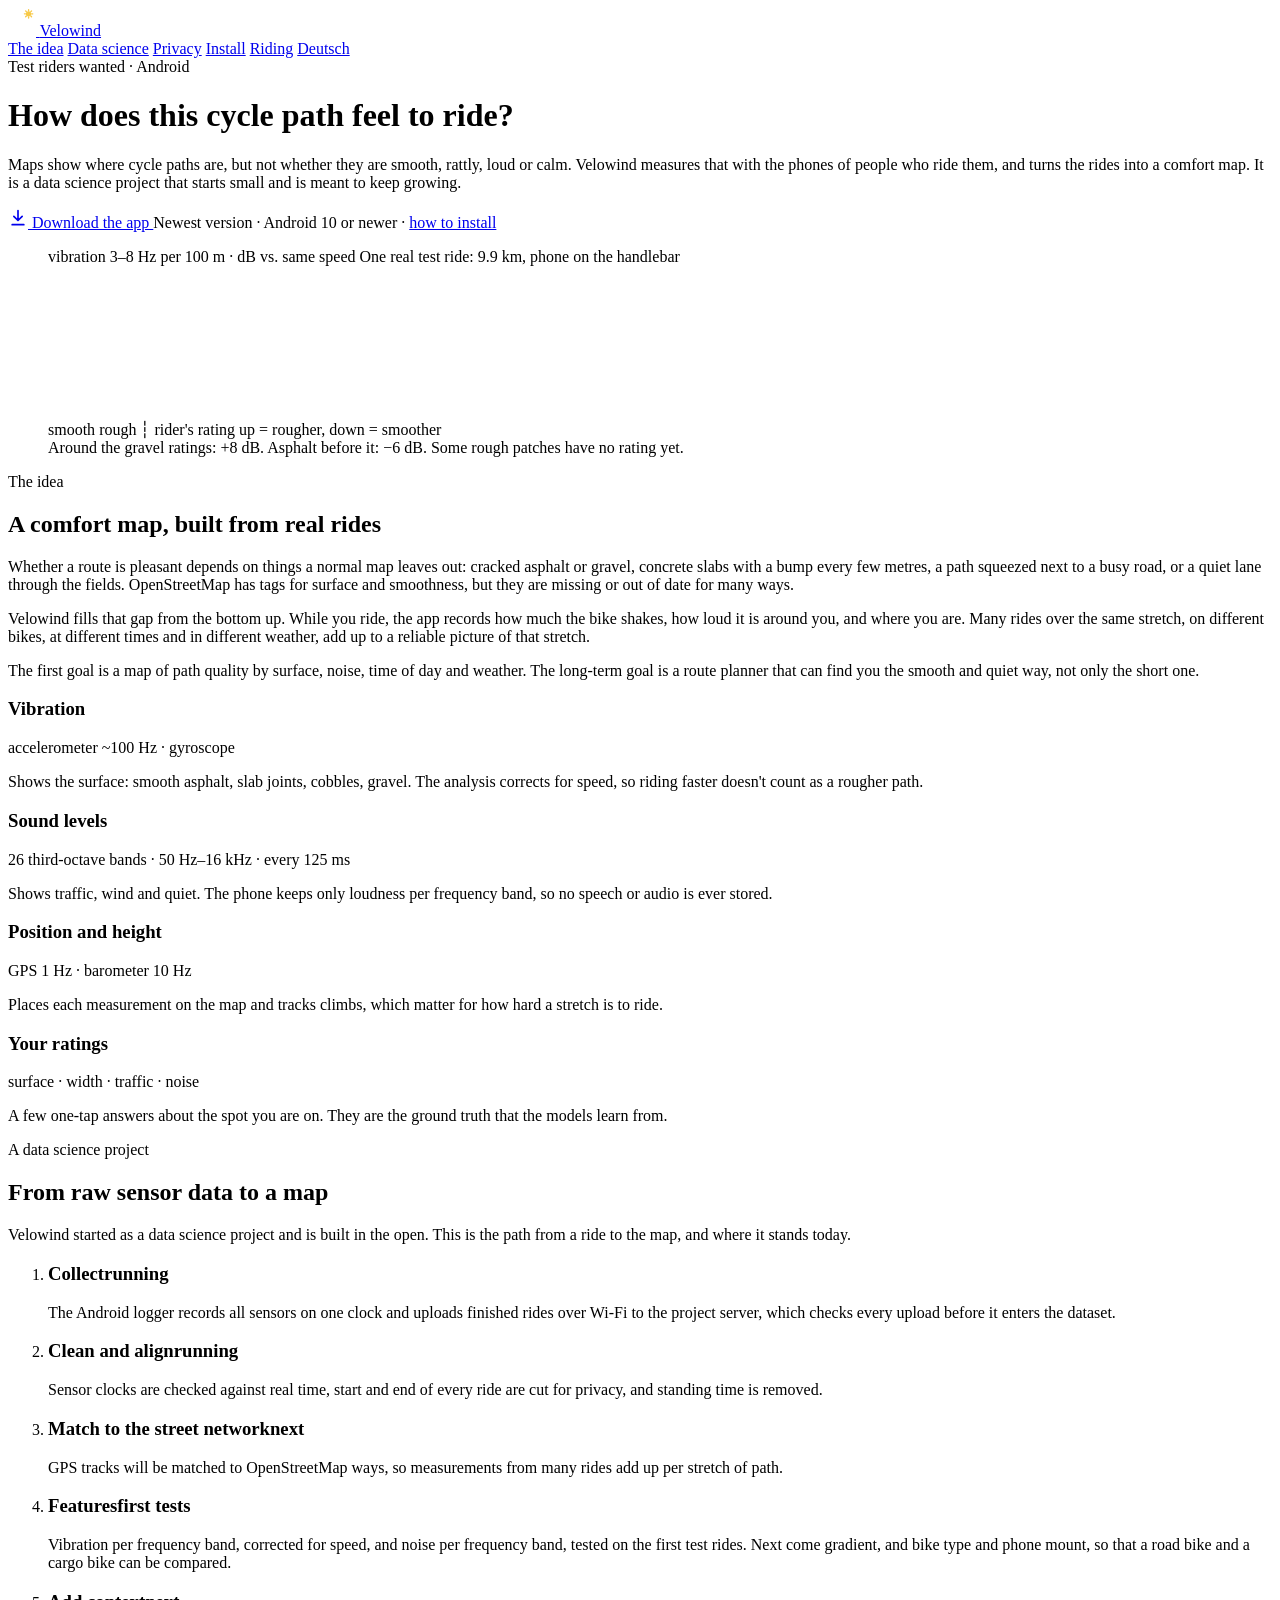
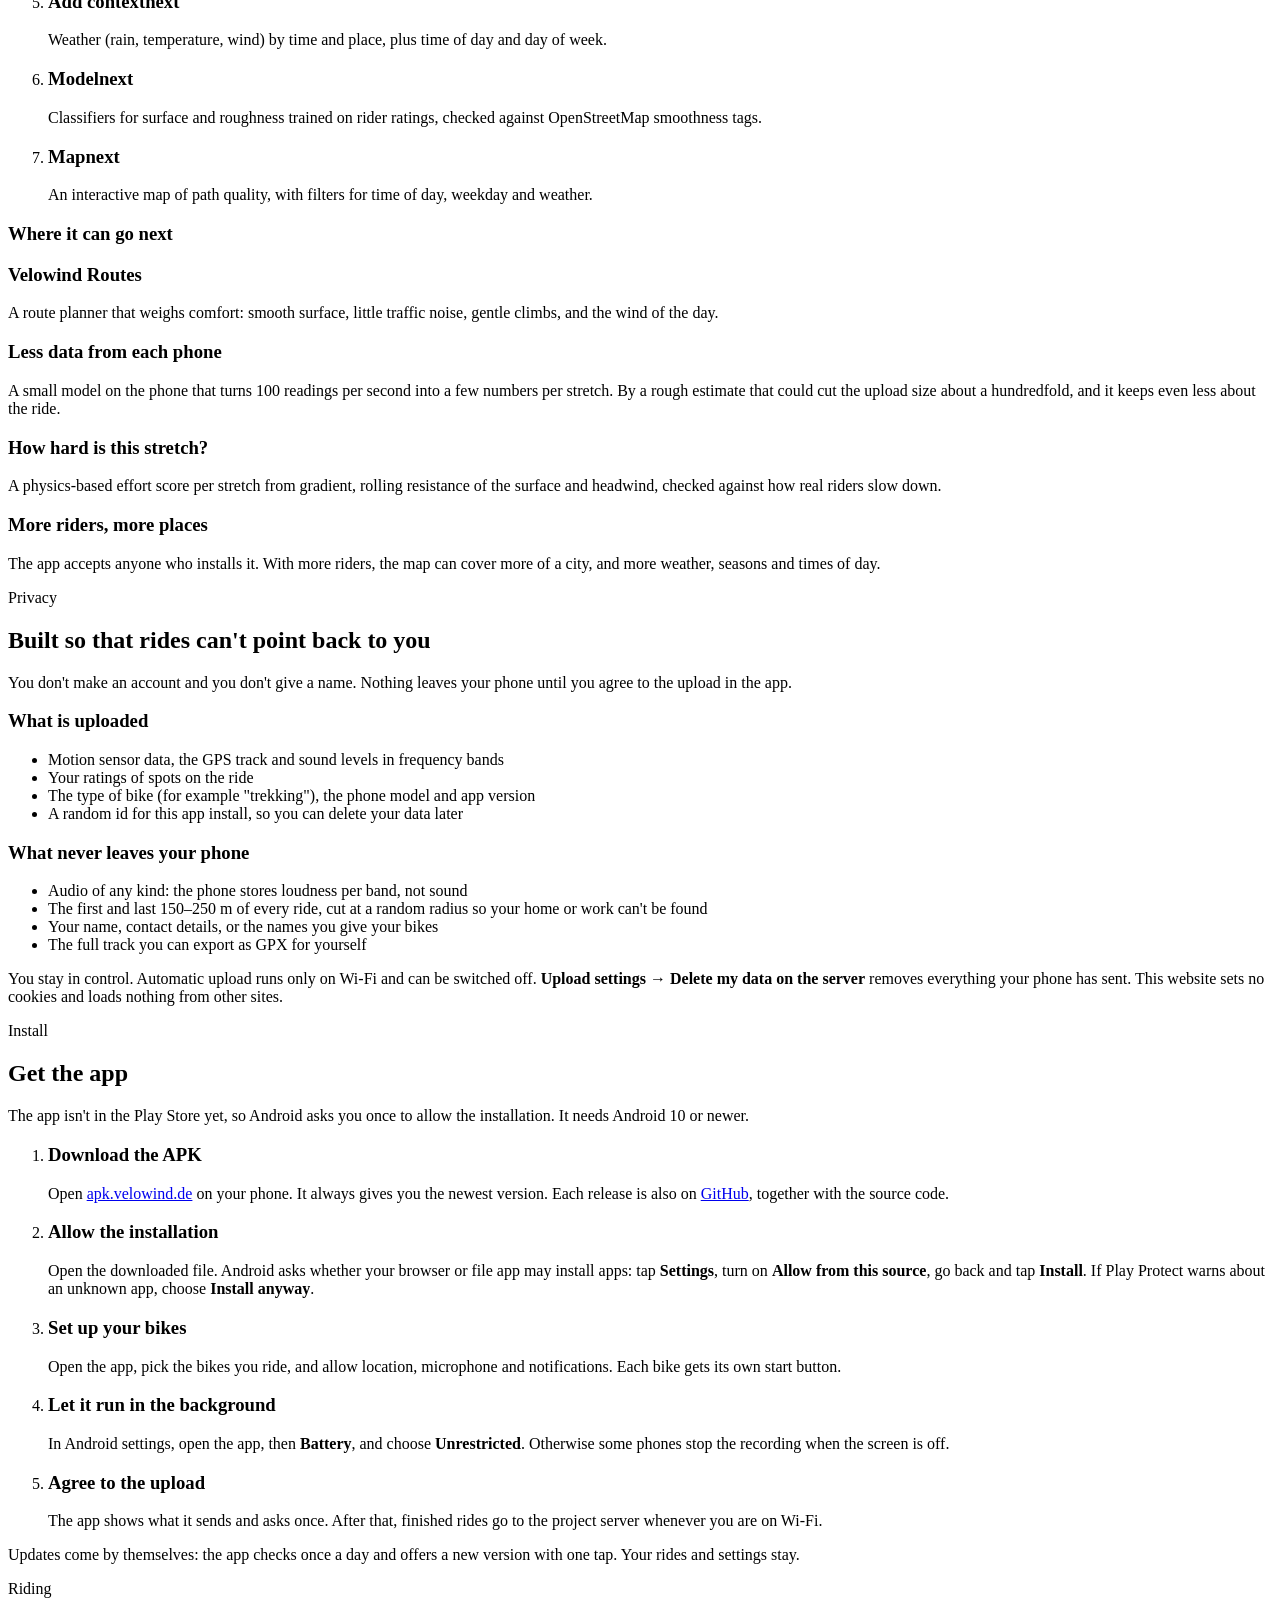
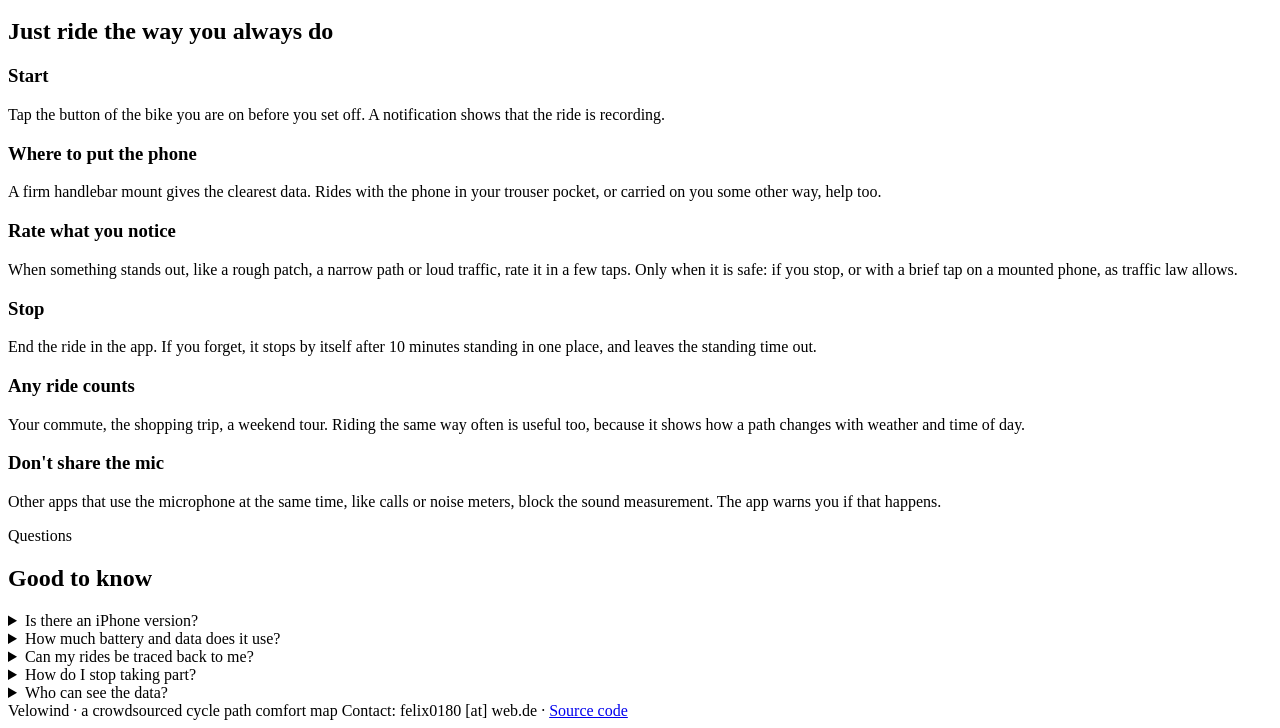
==== website/index.html @ 6476eb9c "Website: replace the made-up vibration trace with real ride data The hero chart now shows one real t" ====
<!doctype html>
<html lang="en">
<head>
<meta charset="utf-8">
<meta name="viewport" content="width=device-width, initial-scale=1, viewport-fit=cover">
<title>Velowind</title>
<meta name="claude:viewport-fit-sides" content="cover">
<meta name="description" content="Velowind maps how cycle paths feel to ride: surface, noise and traffic, measured by riders' phones. A data science project, open for test riders.">
<link rel="alternate" hreflang="de" href="https://velowind.de/de/">
<link rel="alternate" hreflang="en" href="https://velowind.de/">
<link rel="icon" href="/favicon.svg" type="image/svg+xml">
<link rel="stylesheet" href="/style.css">
</head>
<body>

<header class="top">
  <div class="wrap">
    <a class="brand" href="#">
      <span class="brand-mark" aria-hidden="true">
        <svg width="28" height="28" viewBox="-3.5 -4.5 31 31" fill="none" stroke-linecap="round" stroke-linejoin="round"><path d="M2,16a3.5,3.5 0,1 0,7 0a3.5,3.5 0,1 0,-7 0M15,16a3.5,3.5 0,1 0,7 0a3.5,3.5 0,1 0,-7 0M5.5,16L9,10h6.5M9,10l3,6H5.5M12,16l3.5,-6M18.5,16L15.2,7.6h-2.3M9,10L8.2,8.4M6.8,8.4h3" stroke="#FFFFFF" stroke-width="1.8"/><path d="M17.2,2a2.1,2.1 0 1 0 4.2,0a2.1,2.1 0 1 0 -4.2,0" fill="#F7C948" stroke="#F7C948" stroke-width="1.8"/><path d="M22.80,2.00L23.90,2.00M21.77,4.47L22.55,5.25M19.30,5.50L19.30,6.60M16.83,4.47L16.05,5.25M15.80,2.00L14.70,2.00M16.83,-0.47L16.05,-1.25M19.30,-1.50L19.30,-2.60M21.77,-0.47L22.55,-1.25" stroke="#F7C948" stroke-width="1.5"/></svg>
      </span>
      Velowind
    </a>
    <nav aria-label="Sections">
      <a href="#idea">The idea</a>
      <a href="#science">Data science</a>
      <a href="#privacy">Privacy</a>
      <a href="#install">Install</a>
      <a href="#ride">Riding</a>
      <a href="/de/" hreflang="de" lang="de" class="lang">Deutsch</a>
    </nav>
  </div>
</header>

<main>
  <div class="hero">
    <div class="wrap">
      <span class="eyebrow">Test riders wanted · Android</span>
      <h1>How does this cycle path feel to ride?</h1>
      <p class="lede">Maps show where cycle paths are, but not whether they are smooth, rattly, loud or calm. Velowind measures that with the phones of people who ride them, and turns the rides into a comfort map. It is a data science project that starts small and is meant to keep growing.</p>
      <div class="cta-row">
        <a class="btn" id="download" href="https://apk.velowind.de/">
          <svg width="20" height="20" viewBox="0 0 24 24" fill="none" stroke="currentColor" stroke-width="2" stroke-linecap="round" stroke-linejoin="round" aria-hidden="true"><path d="M12 3v12M7 10l5 5 5-5M5 20h14"/></svg>
          Download the app
        </a>
        <span class="cta-note"><span id="version-line">Newest version</span> · Android 10 or newer · <a href="#install">how to install</a></span>
      </div>

      <figure class="trace" aria-labelledby="trace-cap">
        <div class="trace-head">
          <span class="num">vibration 3–8 Hz per 100 m · dB vs. same speed</span>
          <span id="trace-cap">One real test ride: 9.9 km, phone on the handlebar</span>
        </div>
        <canvas id="trace" data-labels="concrete slabs=concrete slabs|compacted gravel=gravel" role="img" aria-label="Vibration along a 9.9 km test ride, corrected for speed: below average on most asphalt, about 10 dB above average after the concrete slab rating near km 2.3, and about 8 dB above average around the gravel ratings near km 5.4 to 5.7."></canvas>
        <div class="trace-foot">
          <div class="legend">
            <span><i style="background: var(--teal)"></i>smooth</span>
            <span><i style="background: var(--rough)"></i>rough</span>
            <span>┆ rider's rating</span>
            <span>up = rougher, down = smoother</span>
          </div>
          <span>Around the gravel ratings: <span class="num">+8 dB</span>. Asphalt before it: <span class="num">−6 dB</span>. Some rough patches have no rating yet.</span>
        </div>
      </figure>
    </div>
  </div>

  <section id="idea">
    <div class="wrap">
      <div class="sec-head">
        <span class="eyebrow">The idea</span>
        <h2>A comfort map, built from real rides</h2>
      </div>
      <div class="prose">
        <p>Whether a route is pleasant depends on things a normal map leaves out: cracked asphalt or gravel, concrete slabs with a bump every few metres, a path squeezed next to a busy road, or a quiet lane through the fields. OpenStreetMap has tags for surface and smoothness, but they are missing or out of date for many ways.</p>
        <p>Velowind fills that gap from the bottom up. While you ride, the app records how much the bike shakes, how loud it is around you, and where you are. Many rides over the same stretch, on different bikes, at different times and in different weather, add up to a reliable picture of that stretch.</p>
        <p>The first goal is a map of path quality by surface, noise, time of day and weather. The long-term goal is a route planner that can find you the smooth and quiet way, not only the short one.</p>
      </div>

      <div class="measures" aria-label="What the app measures">
        <div class="measure">
          <h3>Vibration</h3>
          <span class="fig">accelerometer ~100 Hz · gyroscope</span>
          <p>Shows the surface: smooth asphalt, slab joints, cobbles, gravel. The analysis corrects for speed, so riding faster doesn't count as a rougher path.</p>
        </div>
        <div class="measure">
          <h3>Sound levels</h3>
          <span class="fig">26 third-octave bands · 50 Hz–16 kHz · every 125 ms</span>
          <p>Shows traffic, wind and quiet. The phone keeps only loudness per frequency band, so no speech or audio is ever stored.</p>
        </div>
        <div class="measure">
          <h3>Position and height</h3>
          <span class="fig">GPS 1 Hz · barometer 10 Hz</span>
          <p>Places each measurement on the map and tracks climbs, which matter for how hard a stretch is to ride.</p>
        </div>
        <div class="measure">
          <h3>Your ratings</h3>
          <span class="fig">surface · width · traffic · noise</span>
          <p>A few one-tap answers about the spot you are on. They are the ground truth that the models learn from.</p>
        </div>
      </div>
    </div>
  </section>

  <section id="science">
    <div class="wrap">
      <div class="sec-head">
        <span class="eyebrow">A data science project</span>
        <h2>From raw sensor data to a map</h2>
        <p class="lede">Velowind started as a data science project and is built in the open. This is the path from a ride to the map, and where it stands today.</p>
      </div>

      <ol class="pipeline">
        <li><div><h3>Collect<span class="status done">running</span></h3><p>The Android logger records all sensors on one clock and uploads finished rides over Wi-Fi to the project server, which checks every upload before it enters the dataset.</p></div></li>
        <li><div><h3>Clean and align<span class="status done">running</span></h3><p>Sensor clocks are checked against real time, start and end of every ride are cut for privacy, and standing time is removed.</p></div></li>
        <li><div><h3>Match to the street network<span class="status next">next</span></h3><p>GPS tracks will be matched to OpenStreetMap ways, so measurements from many rides add up per stretch of path.</p></div></li>
        <li><div><h3>Features<span class="status now">first tests</span></h3><p>Vibration per frequency band, corrected for speed, and noise per frequency band, tested on the first test rides. Next come gradient, and bike type and phone mount, so that a road bike and a cargo bike can be compared.</p></div></li>
        <li><div><h3>Add context<span class="status next">next</span></h3><p>Weather (rain, temperature, wind) by time and place, plus time of day and day of week.</p></div></li>
        <li><div><h3>Model<span class="status next">next</span></h3><p>Classifiers for surface and roughness trained on rider ratings, checked against OpenStreetMap smoothness tags.</p></div></li>
        <li><div><h3>Map<span class="status next">next</span></h3><p>An interactive map of path quality, with filters for time of day, weekday and weather.</p></div></li>
      </ol>

      <div class="sec-head">
        <h3>Where it can go next</h3>
      </div>
      <div class="outlook">
        <div>
          <h3>Velowind Routes</h3>
          <p>A route planner that weighs comfort: smooth surface, little traffic noise, gentle climbs, and the wind of the day.</p>
        </div>
        <div>
          <h3>Less data from each phone</h3>
          <p>A small model on the phone that turns 100 readings per second into a few numbers per stretch. By a rough estimate that could cut the upload size about a hundredfold, and it keeps even less about the ride.</p>
        </div>
        <div>
          <h3>How hard is this stretch?</h3>
          <p>A physics-based effort score per stretch from gradient, rolling resistance of the surface and headwind, checked against how real riders slow down.</p>
        </div>
        <div>
          <h3>More riders, more places</h3>
          <p>The app accepts anyone who installs it. With more riders, the map can cover more of a city, and more weather, seasons and times of day.</p>
        </div>
      </div>
    </div>
  </section>

  <section id="privacy">
    <div class="wrap">
      <div class="sec-head">
        <span class="eyebrow">Privacy</span>
        <h2>Built so that rides can't point back to you</h2>
        <p class="lede">You don't make an account and you don't give a name. Nothing leaves your phone until you agree to the upload in the app.</p>
      </div>
      <div class="split">
        <div class="panel yes">
          <h3>What is uploaded</h3>
          <ul>
            <li>Motion sensor data, the GPS track and sound levels in frequency bands</li>
            <li>Your ratings of spots on the ride</li>
            <li>The type of bike (for example "trekking"), the phone model and app version</li>
            <li>A random id for this app install, so you can delete your data later</li>
          </ul>
        </div>
        <div class="panel no">
          <h3>What never leaves your phone</h3>
          <ul>
            <li>Audio of any kind: the phone stores loudness per band, not sound</li>
            <li>The first and last <span class="num">150–250 m</span> of every ride, cut at a random radius so your home or work can't be found</li>
            <li>Your name, contact details, or the names you give your bikes</li>
            <li>The full track you can export as GPX for yourself</li>
          </ul>
        </div>
      </div>
      <p class="callout">You stay in control. Automatic upload runs only on Wi-Fi and can be switched off. <strong>Upload settings → Delete my data on the server</strong> removes everything your phone has sent. This website sets no cookies and loads nothing from other sites.</p>
    </div>
  </section>

  <section id="install">
    <div class="wrap">
      <div class="sec-head">
        <span class="eyebrow">Install</span>
        <h2>Get the app</h2>
        <p class="lede">The app isn't in the Play Store yet, so Android asks you once to allow the installation. It needs Android 10 or newer.</p>
      </div>
      <ol class="steps">
        <li><div><h3>Download the APK</h3><p>Open <a href="https://apk.velowind.de/">apk.velowind.de</a> on your phone. It always gives you the newest version. Each release is also on <a href="https://github.com/biofe/smartphone_sensor_logger/releases">GitHub</a>, together with the source code.</p></div></li>
        <li><div><h3>Allow the installation</h3><p>Open the downloaded file. Android asks whether your browser or file app may install apps: tap <strong>Settings</strong>, turn on <strong>Allow from this source</strong>, go back and tap <strong>Install</strong>. If Play Protect warns about an unknown app, choose <strong>Install anyway</strong>.</p></div></li>
        <li><div><h3>Set up your bikes</h3><p>Open the app, pick the bikes you ride, and allow location, microphone and notifications. Each bike gets its own start button.</p></div></li>
        <li><div><h3>Let it run in the background</h3><p>In Android settings, open the app, then <strong>Battery</strong>, and choose <strong>Unrestricted</strong>. Otherwise some phones stop the recording when the screen is off.</p></div></li>
        <li><div><h3>Agree to the upload</h3><p>The app shows what it sends and asks once. After that, finished rides go to the project server whenever you are on Wi-Fi.</p></div></li>
      </ol>
      <p class="prose" style="color: var(--muted)">Updates come by themselves: the app checks once a day and offers a new version with one tap. Your rides and settings stay.</p>
    </div>
  </section>

  <section id="ride">
    <div class="wrap">
      <div class="sec-head">
        <span class="eyebrow">Riding</span>
        <h2>Just ride the way you always do</h2>
      </div>
      <div class="tips">
        <div>
          <h3>Start</h3>
          <p>Tap the button of the bike you are on before you set off. A notification shows that the ride is recording.</p>
        </div>
        <div>
          <h3>Where to put the phone</h3>
          <p>A firm handlebar mount gives the clearest data. Rides with the phone in your trouser pocket, or carried on you some other way, help too.</p>
        </div>
        <div>
          <h3>Rate what you notice</h3>
          <p>When something stands out, like a rough patch, a narrow path or loud traffic, rate it in a few taps. Only when it is safe: if you stop, or with a brief tap on a mounted phone, as traffic law allows.</p>
        </div>
        <div>
          <h3>Stop</h3>
          <p>End the ride in the app. If you forget, it stops by itself after 10 minutes standing in one place, and leaves the standing time out.</p>
        </div>
        <div>
          <h3>Any ride counts</h3>
          <p>Your commute, the shopping trip, a weekend tour. Riding the same way often is useful too, because it shows how a path changes with weather and time of day.</p>
        </div>
        <div>
          <h3>Don't share the mic</h3>
          <p>Other apps that use the microphone at the same time, like calls or noise meters, block the sound measurement. The app warns you if that happens.</p>
        </div>
      </div>
    </div>
  </section>

  <section id="faq">
    <div class="wrap">
      <div class="sec-head">
        <span class="eyebrow">Questions</span>
        <h2>Good to know</h2>
      </div>
      <div class="faq">
        <details><summary>Is there an iPhone version?</summary><p>Not yet. Distributing iOS apps outside the App Store needs a paid developer account, so the project starts with Android.</p></details>
        <details><summary>How much battery and data does it use?</summary><p>Recording keeps GPS and the sensors on, similar to a sports tracking app. A 30-minute ride is a few megabytes and is uploaded only on Wi-Fi, unless you choose "Upload now" on mobile data.</p></details>
        <details><summary>Can my rides be traced back to me?</summary><p>Rides carry a random install id, never your name or phone number. Start and end are cut away before upload. Someone who already knows where you ride could still recognise a route, which is why the cut uses a different random radius for every ride.</p></details>
        <details><summary>How do I stop taking part?</summary><p>Turn off automatic upload in Upload settings, or use "Delete my data on the server" there and uninstall the app. Rides on your phone are removed with the app.</p></details>
        <details><summary>Who can see the data?</summary><p>Uploaded rides are stored on the project's own server and used for this research project. They are not sold or shared with advertisers. Results like the comfort map will show stretches of path, combined over many rides.</p></details>
      </div>
    </div>
  </section>
</main>

<footer>
  <div class="wrap">
    <span>Velowind · a crowdsourced cycle path comfort map</span>
    <span>Contact: <span id="contact">felix0180 [at] web.de</span> · <a href="https://github.com/biofe/smartphone_sensor_logger">Source code</a></span>
  </div>
</footer>

<script src="/trace-data.js"></script>
<script src="/site.js"></script>
</body>
</html>
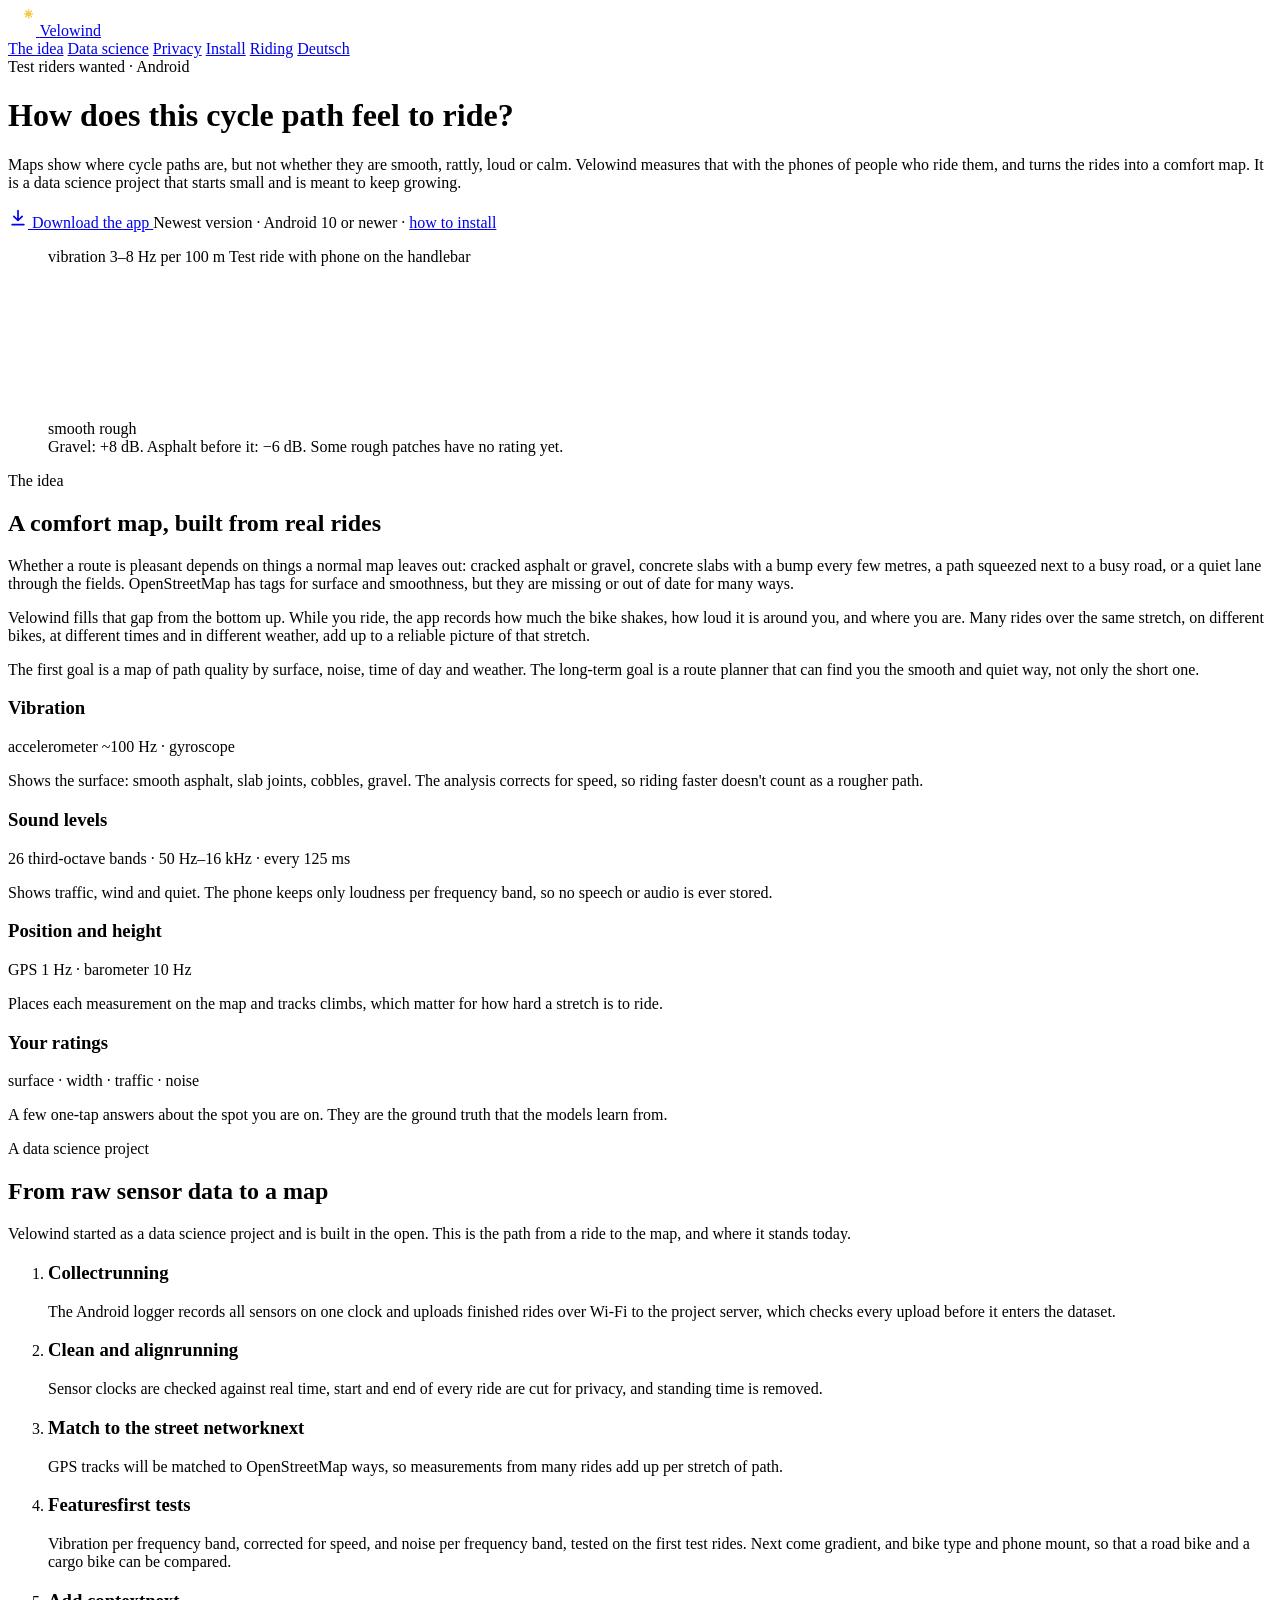
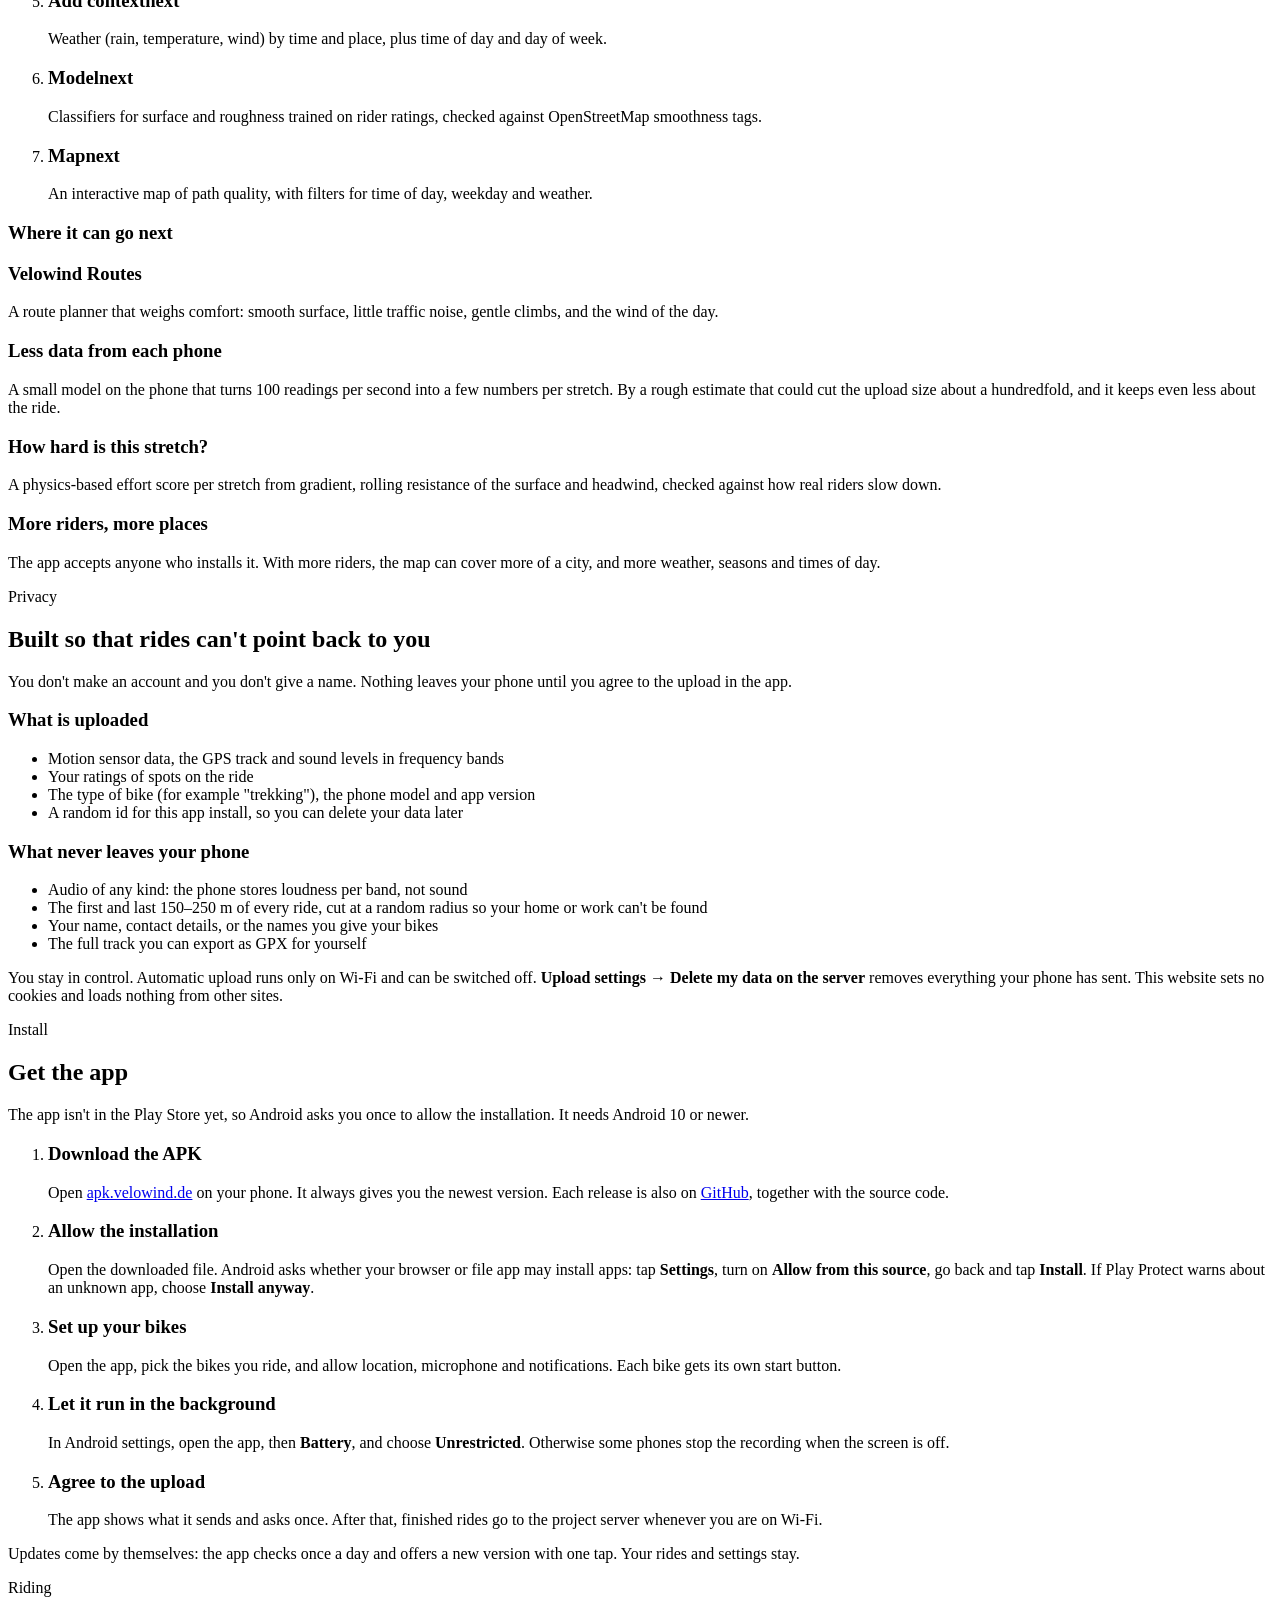
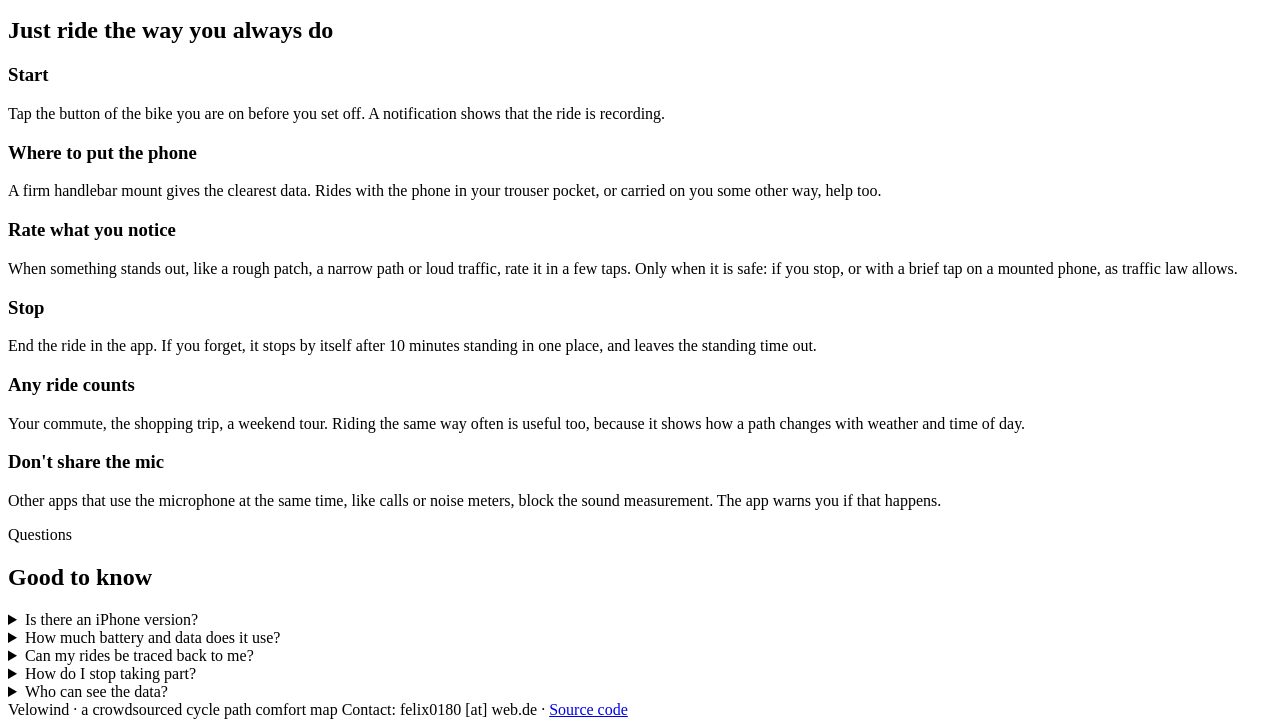
==== commit 70391495: "Website: simpler ride chart Vertical axis in relative dB with 'average' at 0, only three rider ratin" ====
--- a/website/index.html
+++ b/website/index.html
@@ -48,18 +48,16 @@
 
       <figure class="trace" aria-labelledby="trace-cap">
         <div class="trace-head">
-          <span class="num">vibration 3–8 Hz per 100 m · dB vs. same speed</span>
-          <span id="trace-cap">One real test ride: 9.9 km, phone on the handlebar</span>
-        </div>
-        <canvas id="trace" data-labels="concrete slabs=concrete slabs|compacted gravel=gravel" role="img" aria-label="Vibration along a 9.9 km test ride, corrected for speed: below average on most asphalt, about 10 dB above average after the concrete slab rating near km 2.3, and about 8 dB above average around the gravel ratings near km 5.4 to 5.7."></canvas>
+          <span class="num">vibration 3–8 Hz per 100 m</span>
+          <span id="trace-cap">Test ride with phone on the handlebar</span>
+        </div>
+        <canvas id="trace" data-labels="concrete slabs=concrete slabs|compacted gravel=gravel|asphalt=asphalt" data-axis="rel. dB|average" role="img" aria-label="Vibration along a 9.9 km test ride, corrected for speed: below average on most asphalt, about 10 dB above average after the concrete slab rating near km 2.3, and about 8 dB above average around the gravel rating near km 5.4."></canvas>
         <div class="trace-foot">
           <div class="legend">
             <span><i style="background: var(--teal)"></i>smooth</span>
             <span><i style="background: var(--rough)"></i>rough</span>
-            <span>┆ rider's rating</span>
-            <span>up = rougher, down = smoother</span>
           </div>
-          <span>Around the gravel ratings: <span class="num">+8 dB</span>. Asphalt before it: <span class="num">−6 dB</span>. Some rough patches have no rating yet.</span>
+          <span>Gravel: <span class="num">+8 dB</span>. Asphalt before it: <span class="num">−6 dB</span>. Some rough patches have no rating yet.</span>
         </div>
       </figure>
     </div>
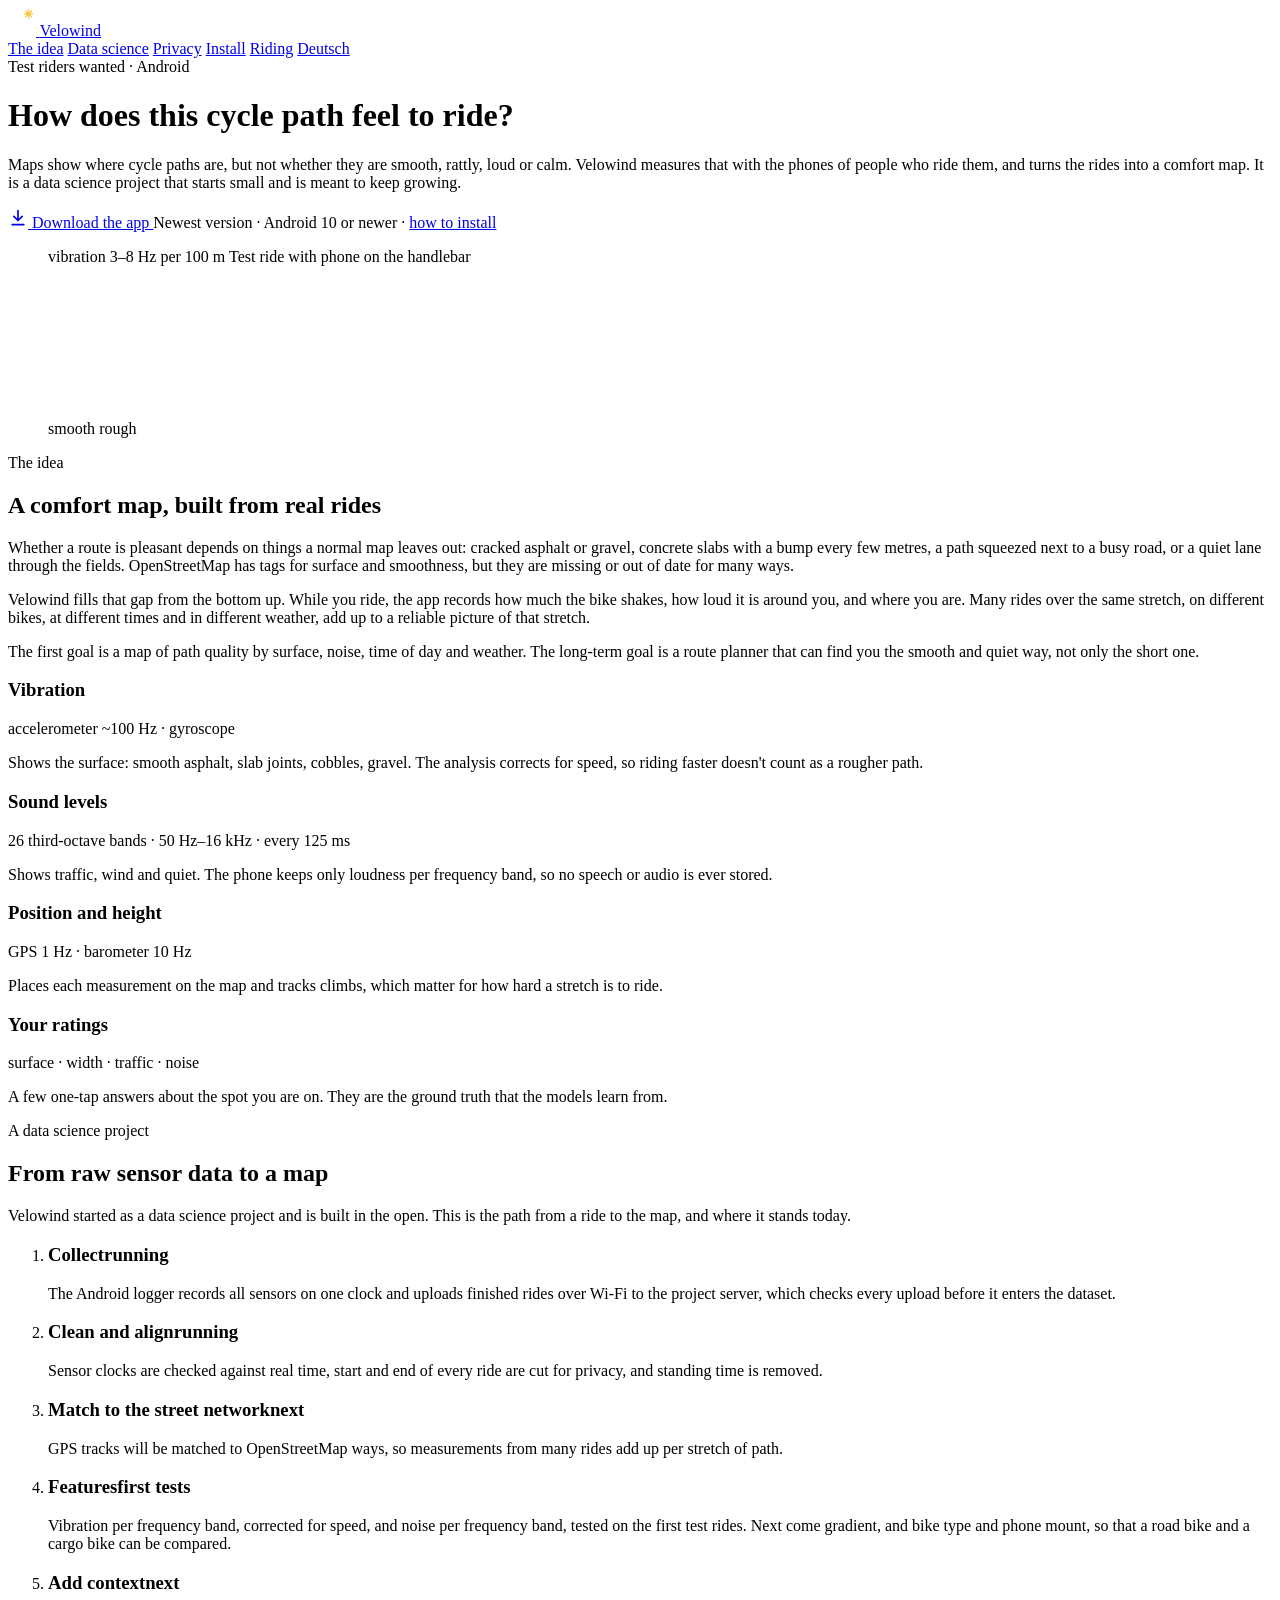
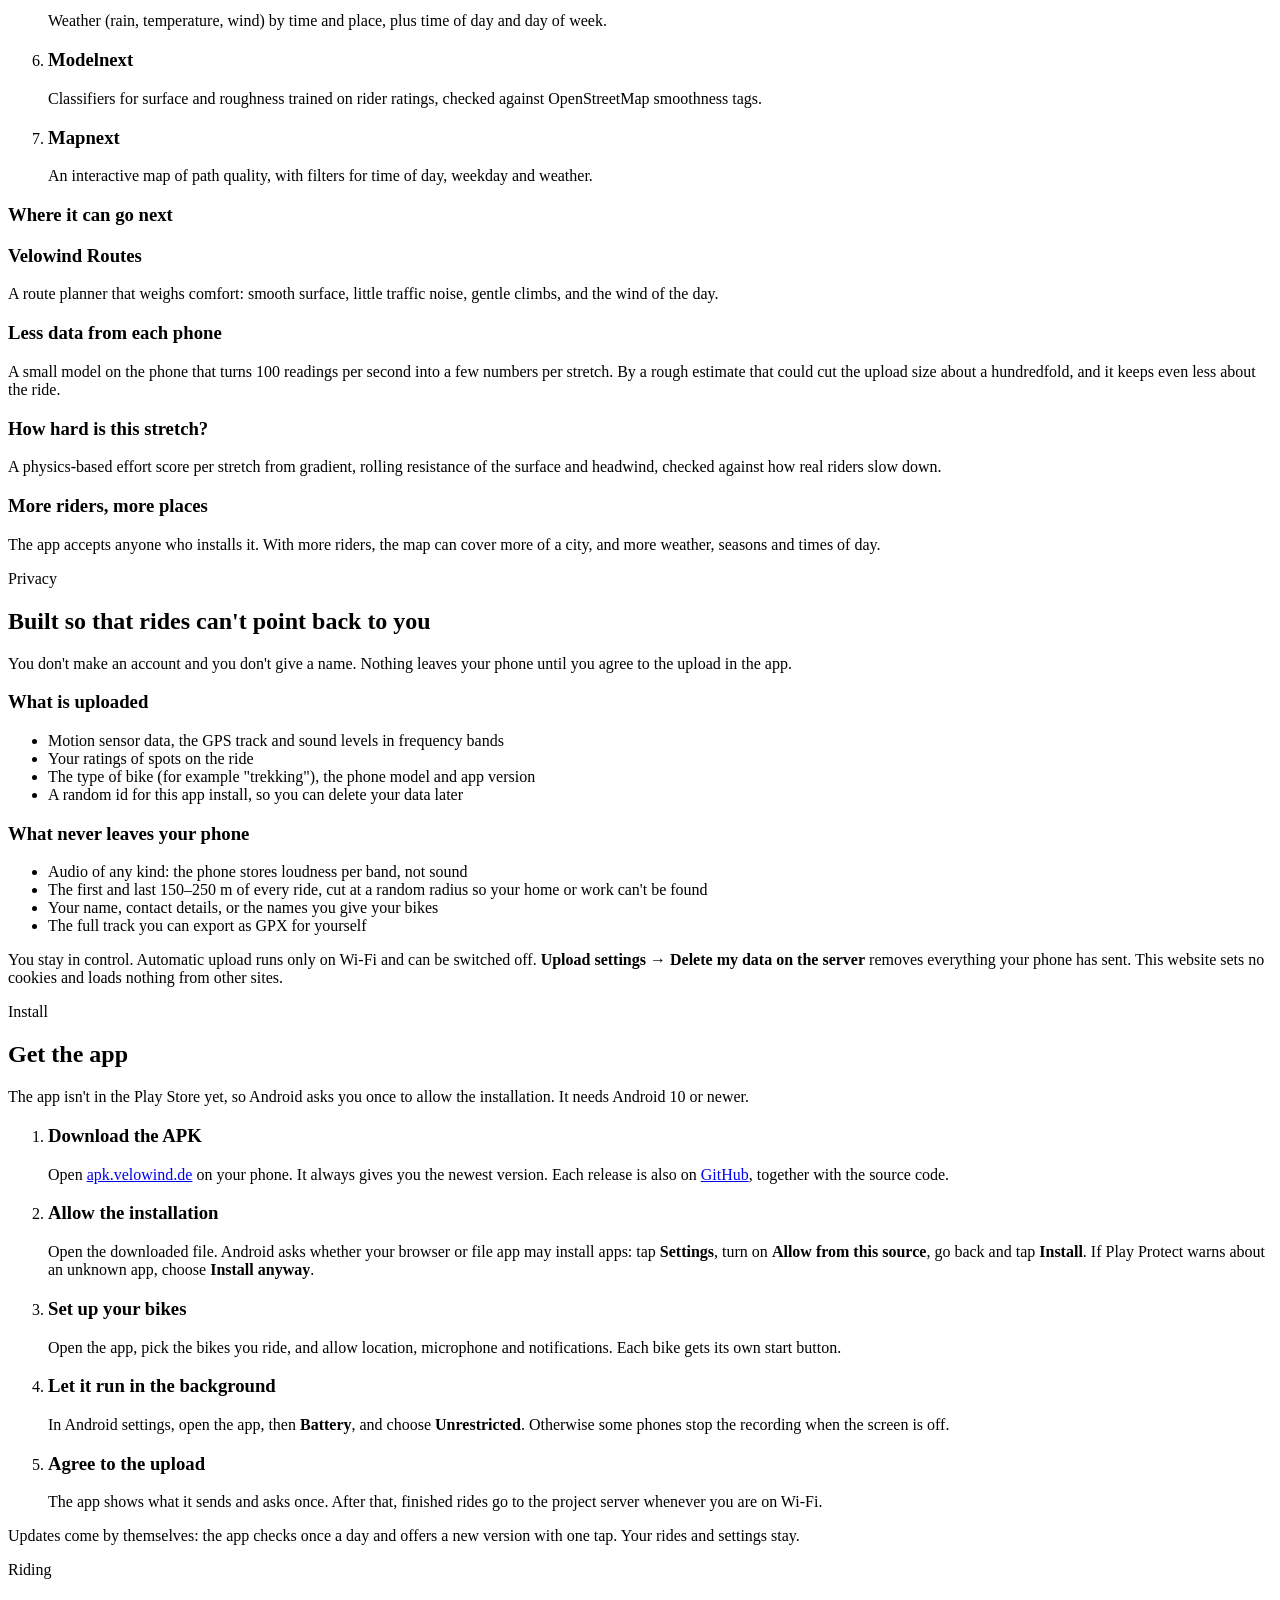
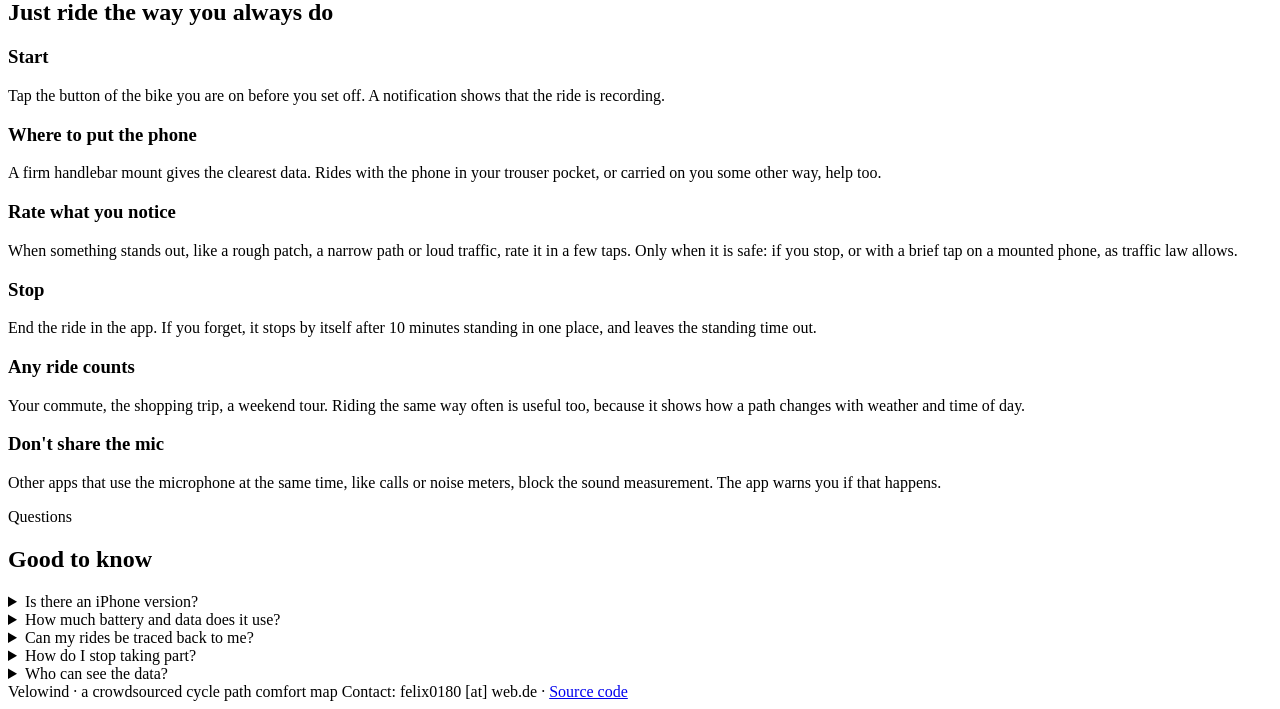
==== commit 80825251: "Website: drop the caption line under the ride chart Co-Authored-By: Claude Opus 5.5 <noreply@anthrop" ====
--- a/website/index.html
+++ b/website/index.html
@@ -57,7 +57,6 @@
             <span><i style="background: var(--teal)"></i>smooth</span>
             <span><i style="background: var(--rough)"></i>rough</span>
           </div>
-          <span>Gravel: <span class="num">+8 dB</span>. Asphalt before it: <span class="num">−6 dB</span>. Some rough patches have no rating yet.</span>
         </div>
       </figure>
     </div>
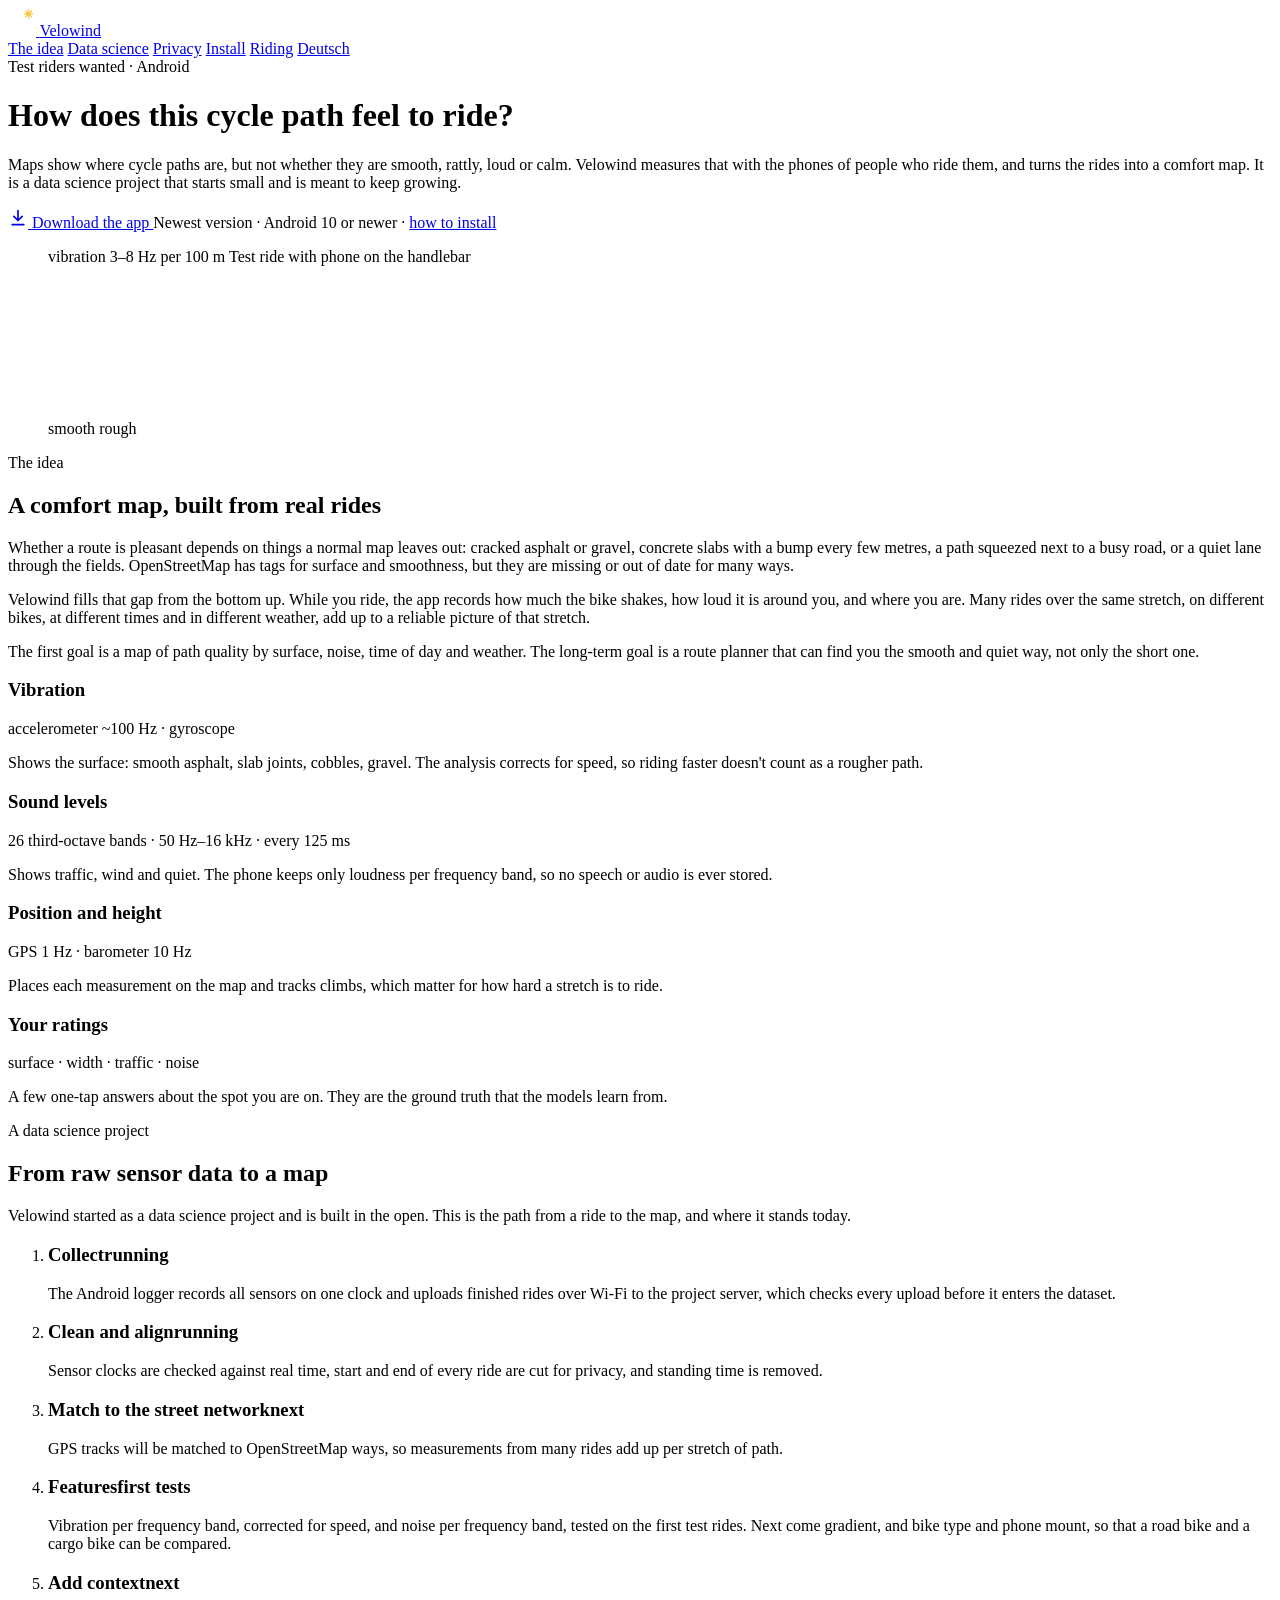
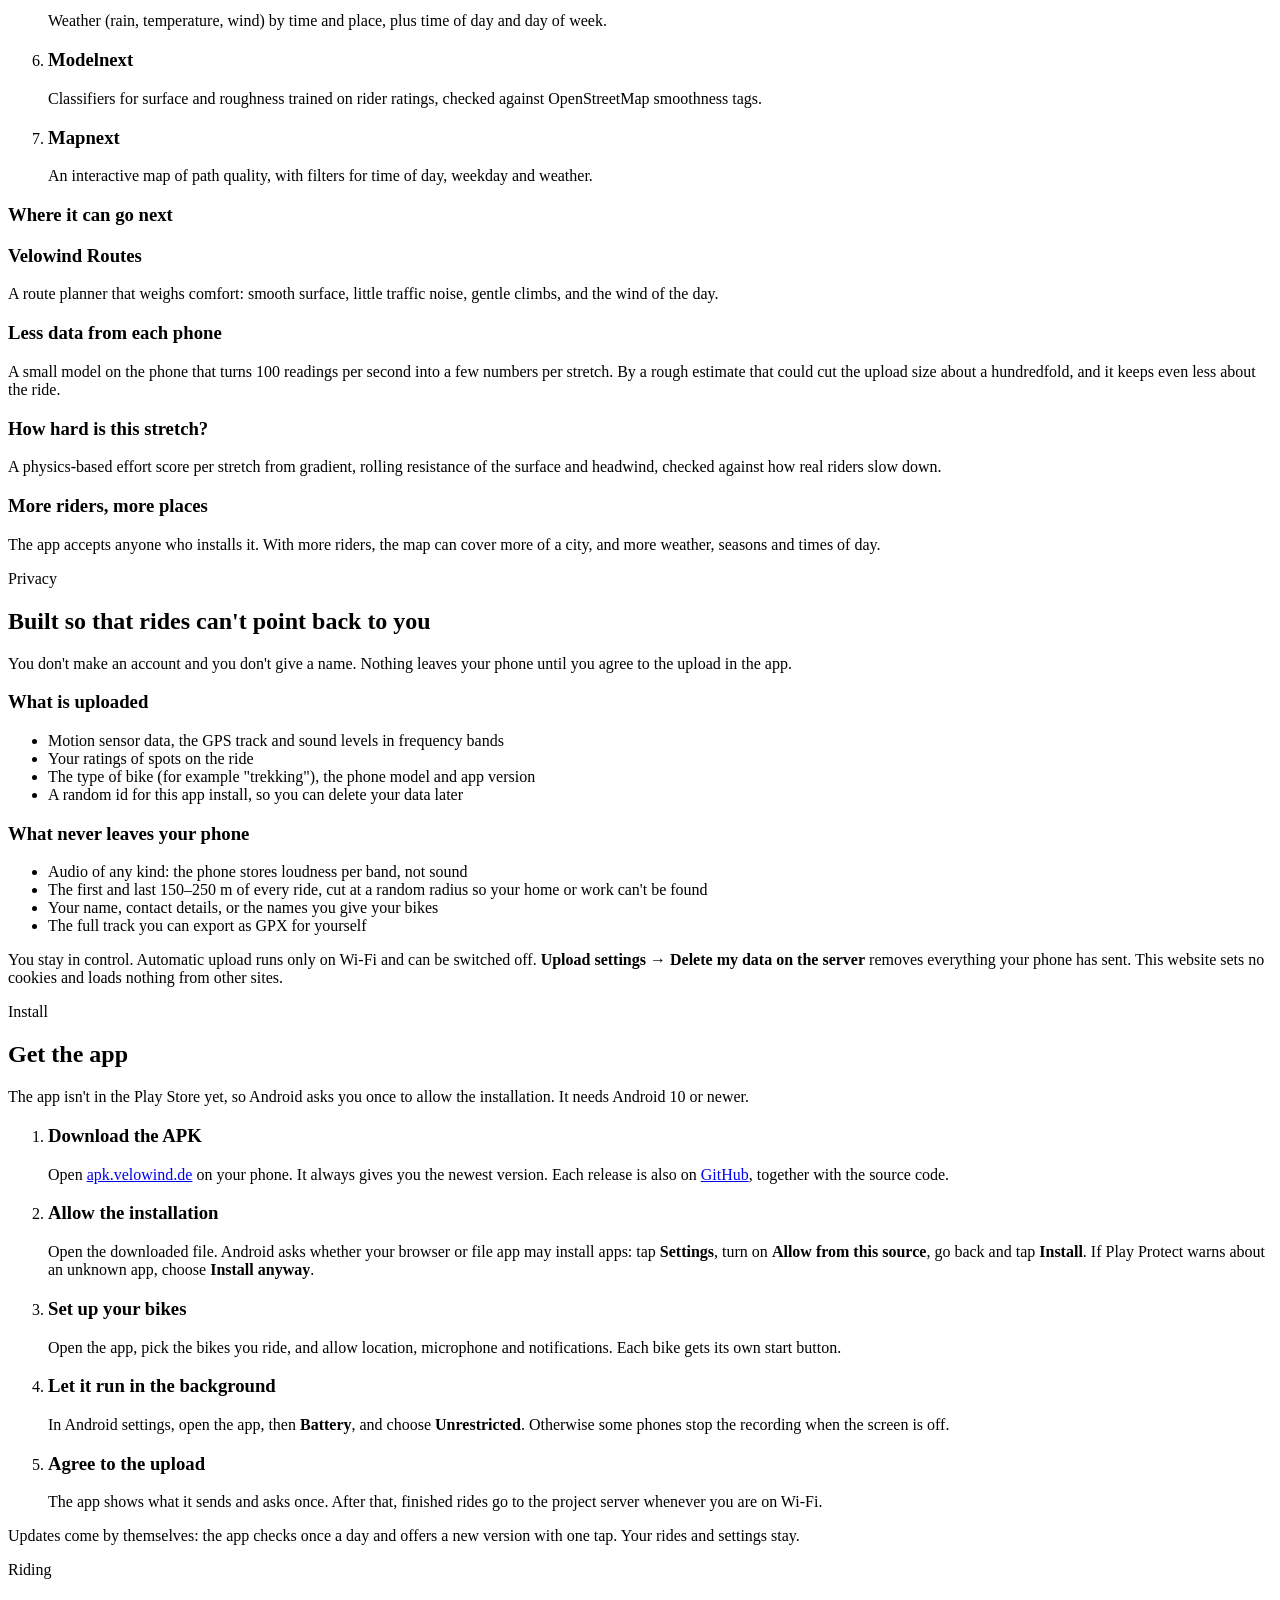
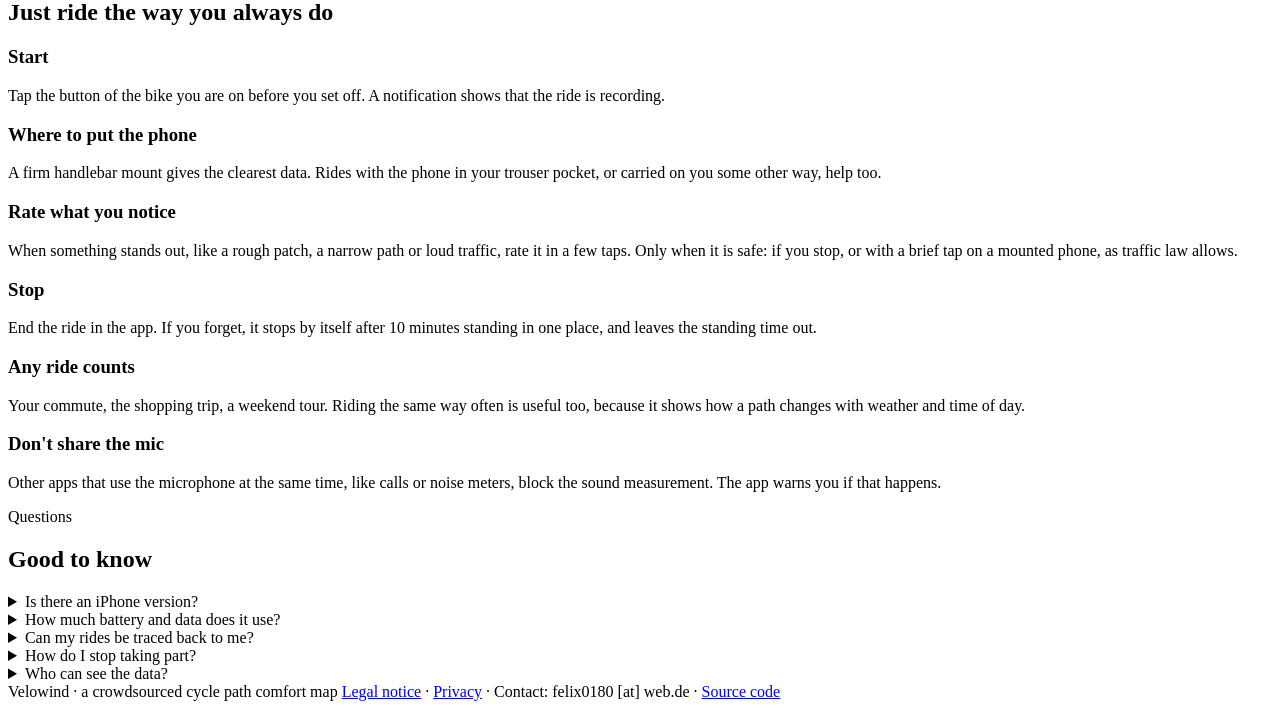
==== commit 853cea0f: "Website: legal notice and privacy pages (EN/DE) The operator's name and address are not in the repos" ====
--- a/website/index.html
+++ b/website/index.html
@@ -245,7 +245,7 @@
 <footer>
   <div class="wrap">
     <span>Velowind · a crowdsourced cycle path comfort map</span>
-    <span>Contact: <span id="contact">felix0180 [at] web.de</span> · <a href="https://github.com/biofe/smartphone_sensor_logger">Source code</a></span>
+    <span><a href="/imprint.html">Legal notice</a> · <a href="/privacy.html">Privacy</a> · Contact: <span id="contact">felix0180 [at] web.de</span> · <a href="https://github.com/biofe/smartphone_sensor_logger">Source code</a></span>
   </div>
 </footer>
 
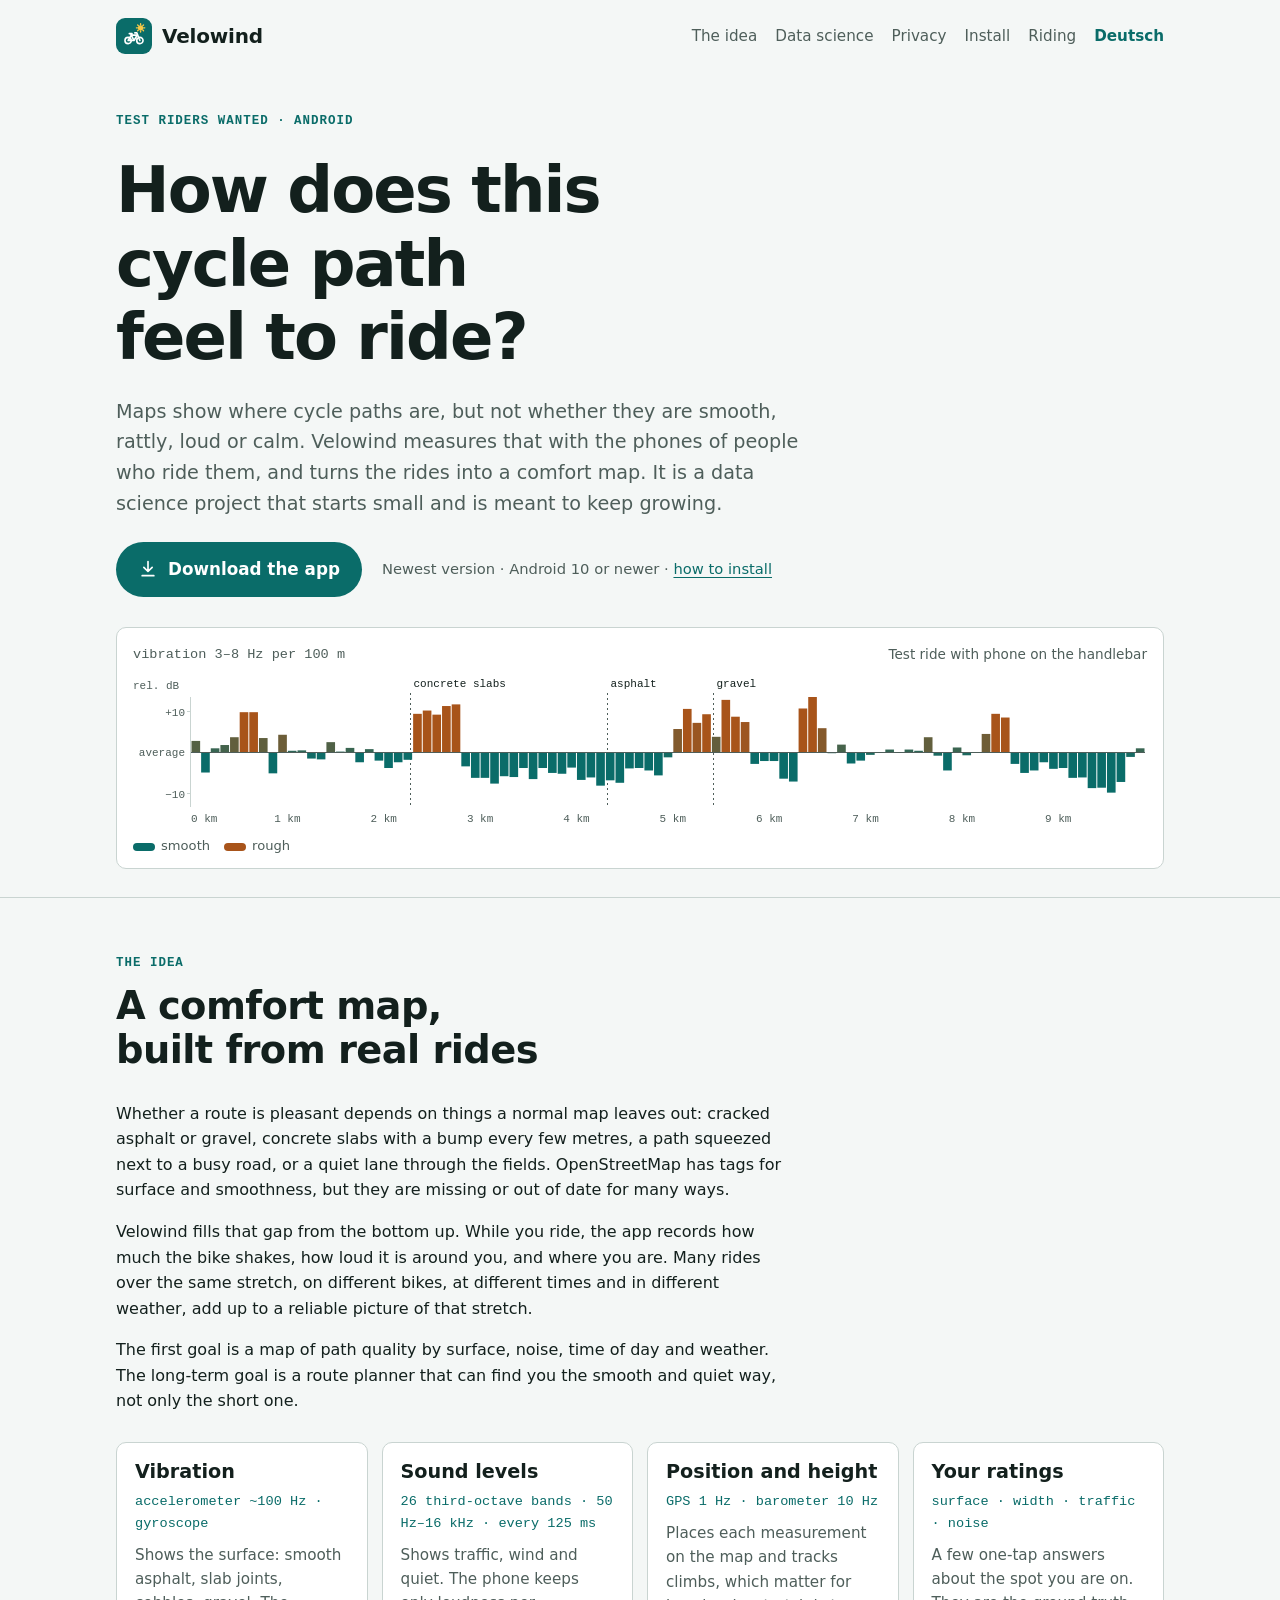
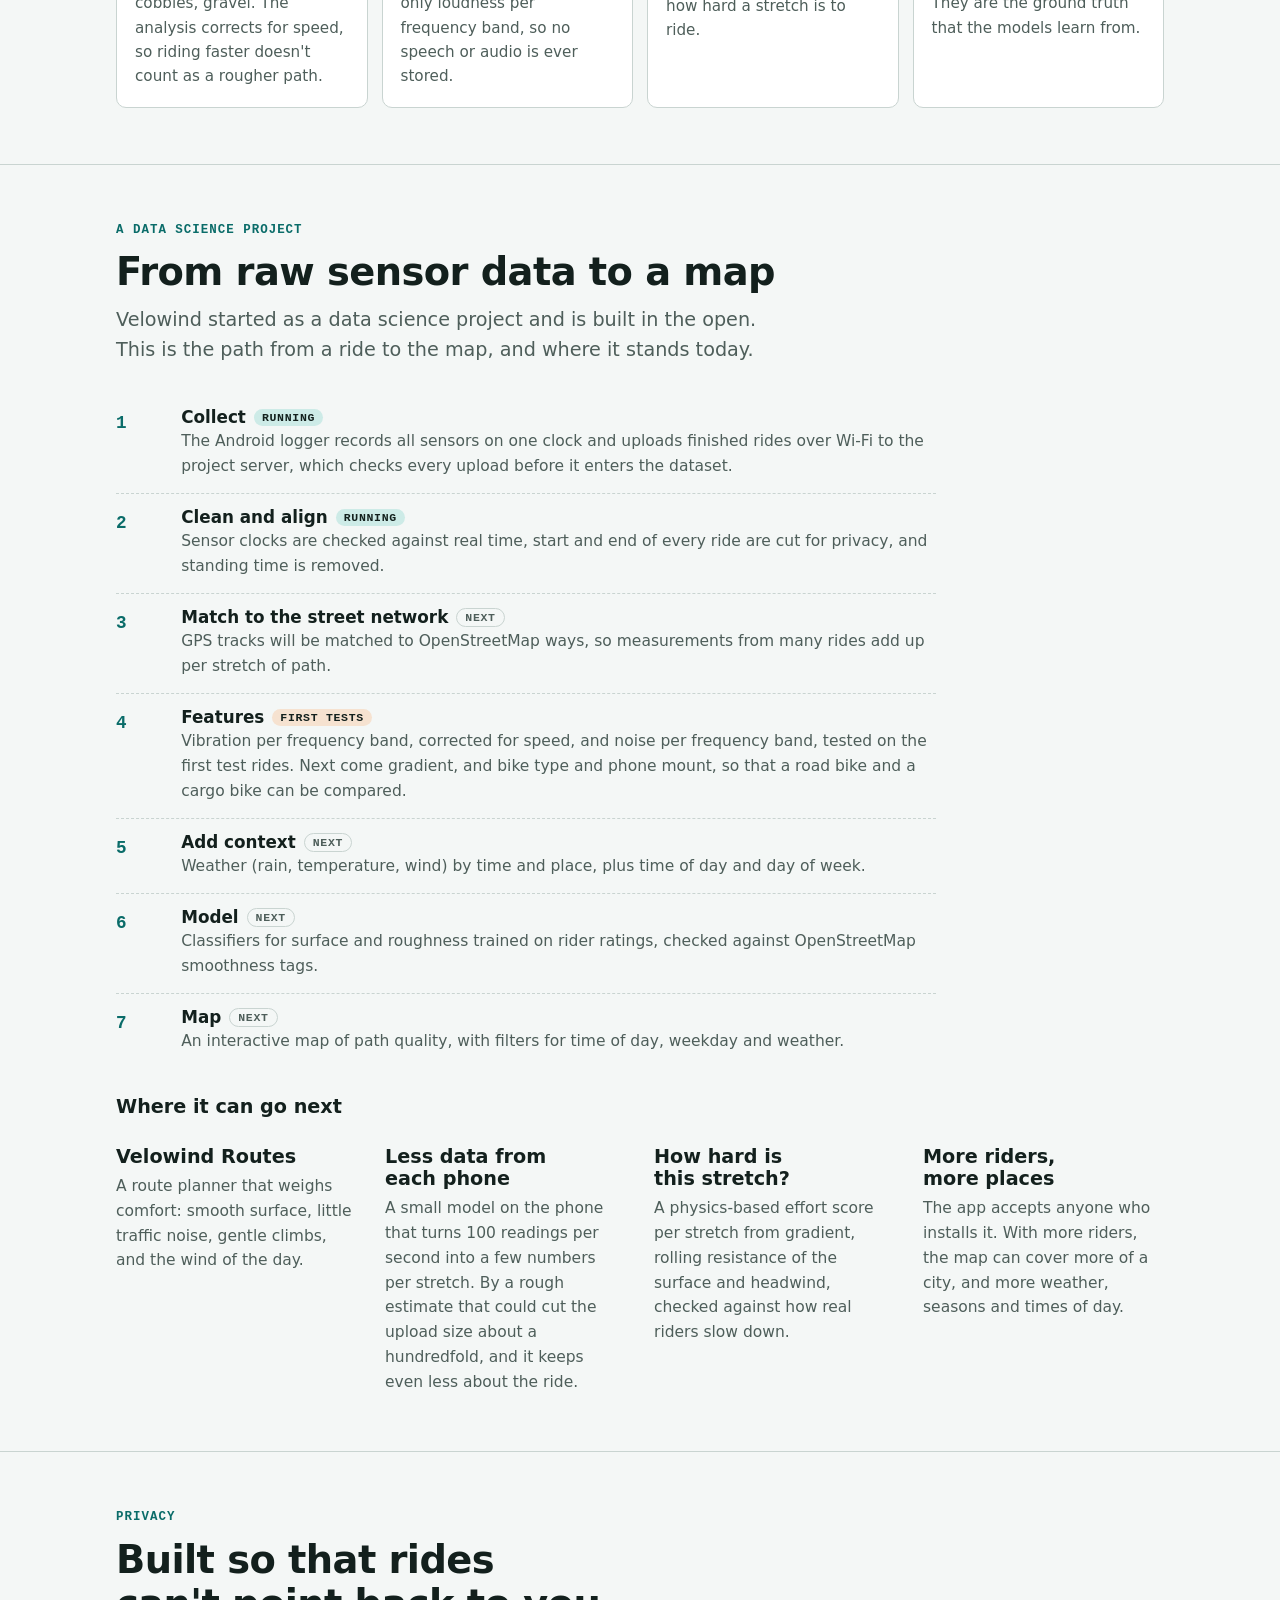
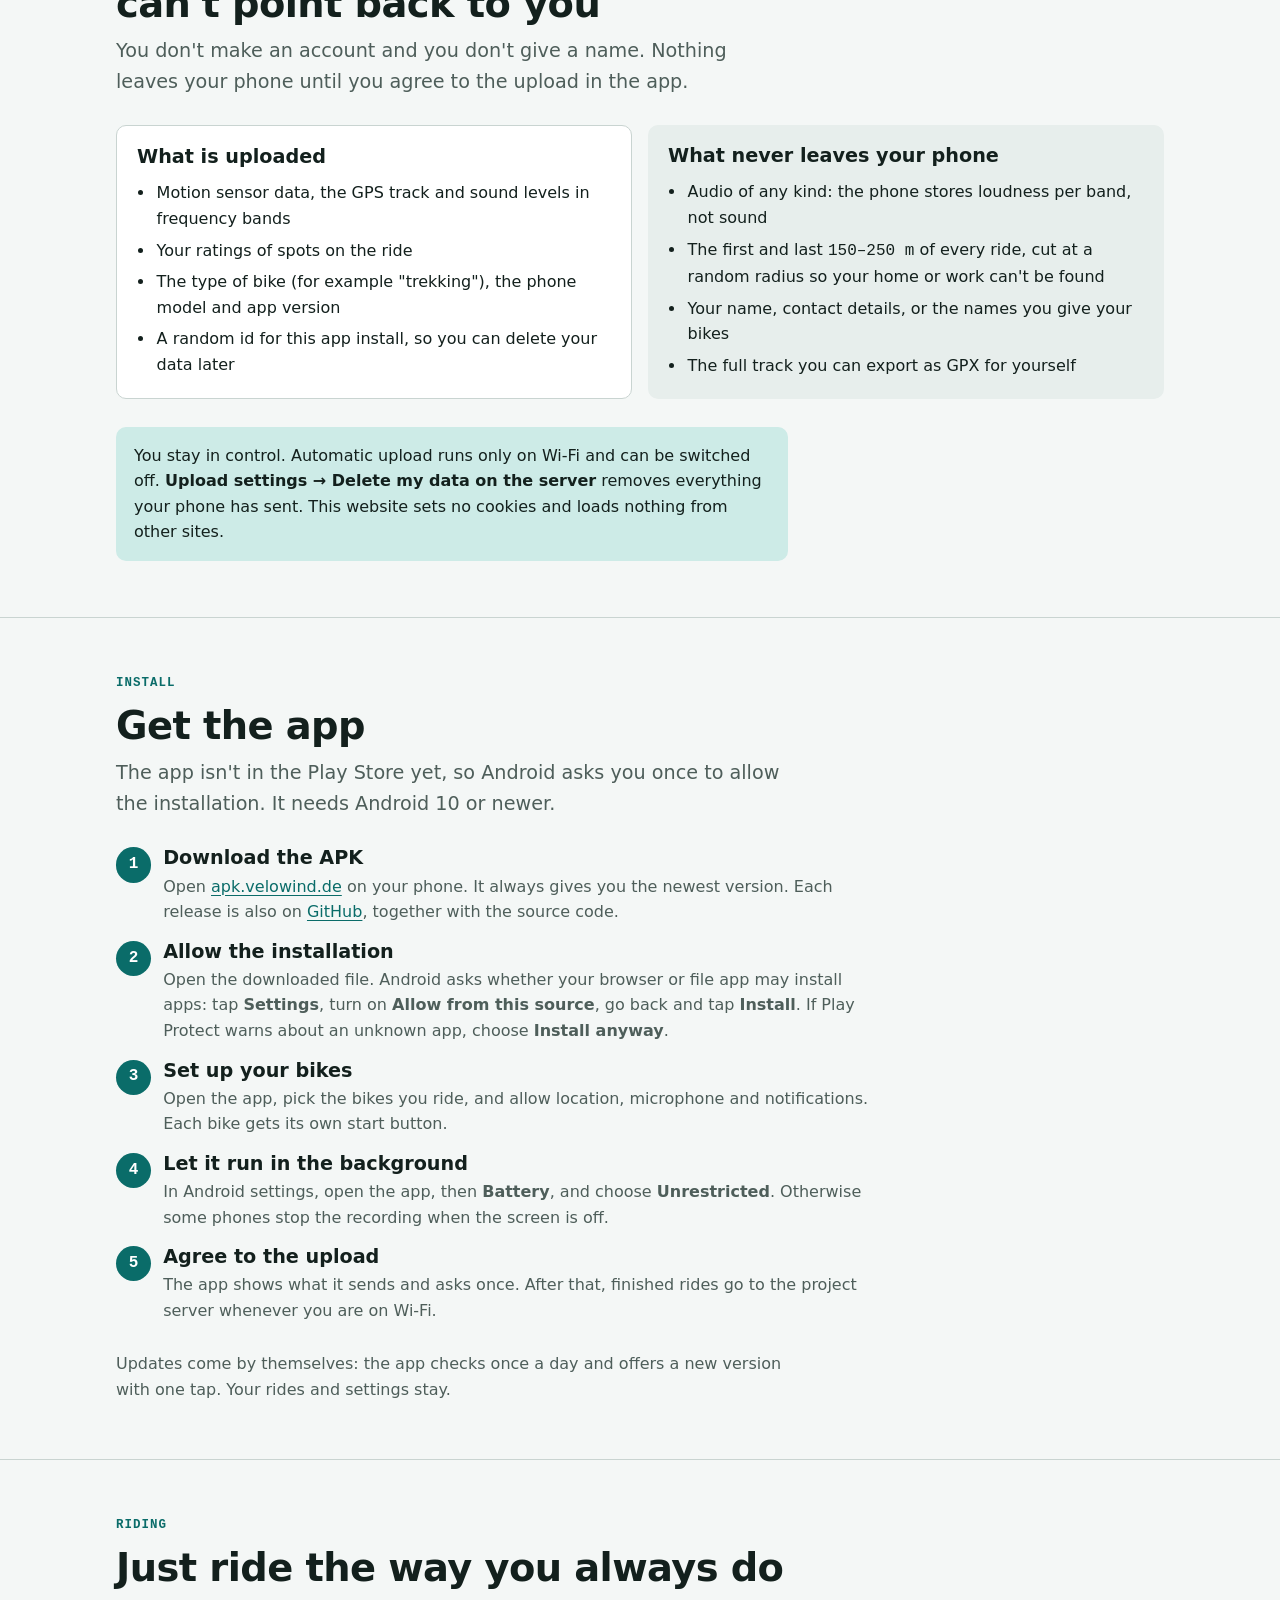
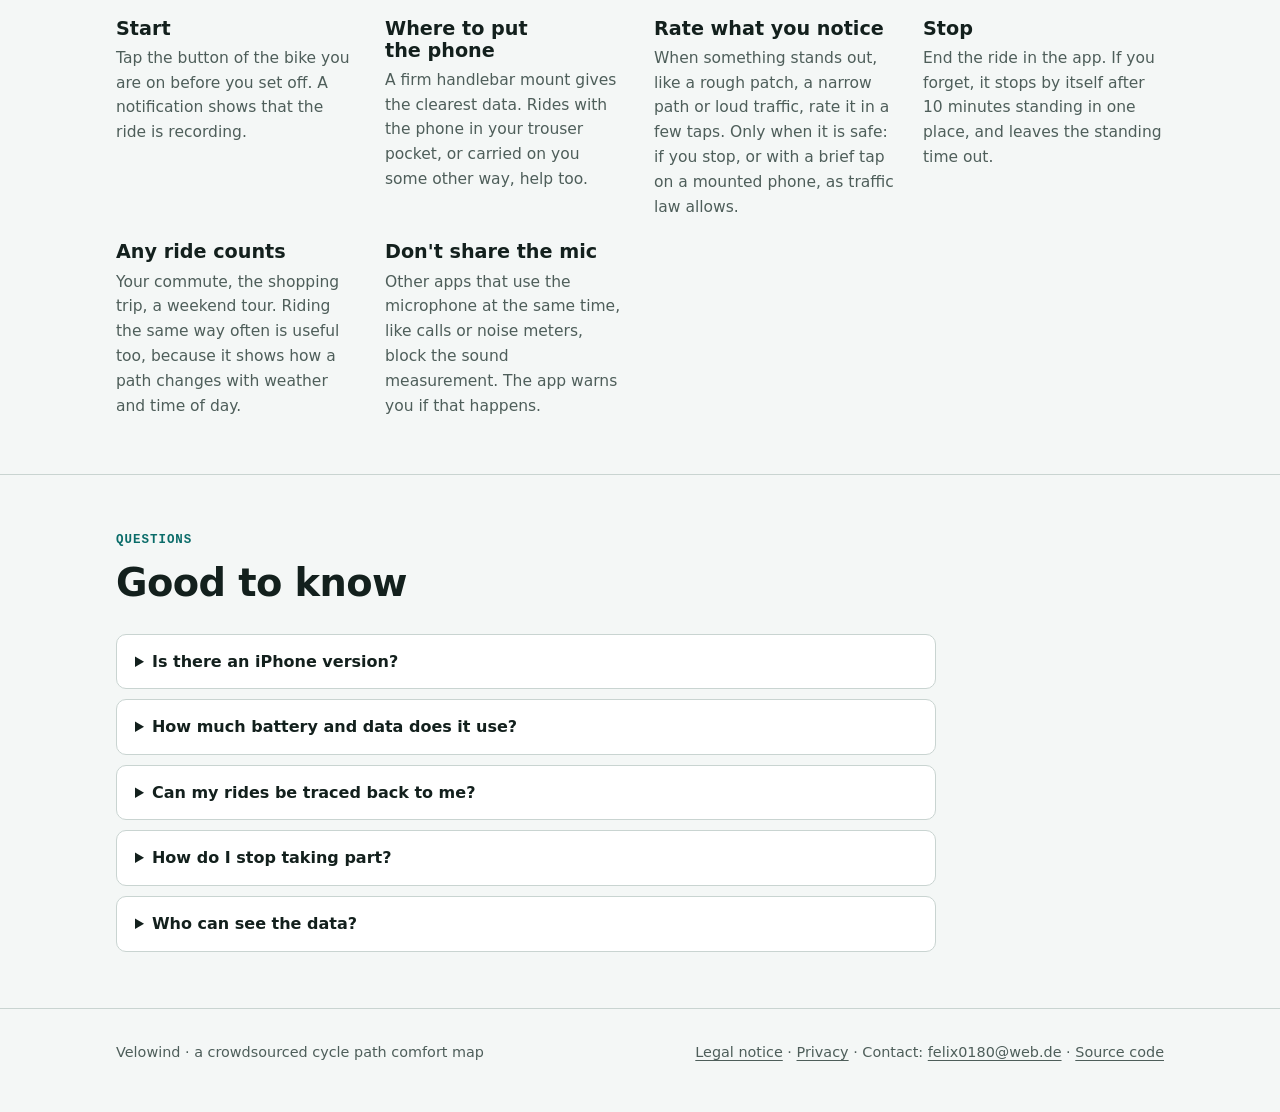
==== commit 072d2fd7: "Website: relative links and asset paths, so the pages also open from disk Co-Authored-By: Claude Opu" ====
--- a/website/index.html
+++ b/website/index.html
@@ -8,8 +8,8 @@
 <meta name="description" content="Velowind maps how cycle paths feel to ride: surface, noise and traffic, measured by riders' phones. A data science project, open for test riders.">
 <link rel="alternate" hreflang="de" href="https://velowind.de/de/">
 <link rel="alternate" hreflang="en" href="https://velowind.de/">
-<link rel="icon" href="/favicon.svg" type="image/svg+xml">
-<link rel="stylesheet" href="/style.css">
+<link rel="icon" href="favicon.svg" type="image/svg+xml">
+<link rel="stylesheet" href="style.css">
 </head>
 <body>
 
@@ -27,7 +27,7 @@
       <a href="#privacy">Privacy</a>
       <a href="#install">Install</a>
       <a href="#ride">Riding</a>
-      <a href="/de/" hreflang="de" lang="de" class="lang">Deutsch</a>
+      <a href="de/index.html" hreflang="de" lang="de" class="lang">Deutsch</a>
     </nav>
   </div>
 </header>
@@ -245,11 +245,11 @@
 <footer>
   <div class="wrap">
     <span>Velowind · a crowdsourced cycle path comfort map</span>
-    <span><a href="/imprint.html">Legal notice</a> · <a href="/privacy.html">Privacy</a> · Contact: <span id="contact">felix0180 [at] web.de</span> · <a href="https://github.com/biofe/smartphone_sensor_logger">Source code</a></span>
+    <span><a href="imprint.html">Legal notice</a> · <a href="privacy.html">Privacy</a> · Contact: <span id="contact">felix0180 [at] web.de</span> · <a href="https://github.com/biofe/smartphone_sensor_logger">Source code</a></span>
   </div>
 </footer>
 
-<script src="/trace-data.js"></script>
-<script src="/site.js"></script>
+<script src="trace-data.js"></script>
+<script src="site.js"></script>
 </body>
 </html>
--- a/website/style.css
+++ b/website/style.css
@@ -0,0 +1,181 @@
+/* Layout: one reading column with a full-width "ride trace" instrument strip as the hero; sections stack, figures in mono. */
+:root {
+  --bg: #F4F7F6;
+  --surface: #FFFFFF;
+  --surface-2: #E7EEEC;
+  --ink: #13201D;
+  --muted: #4E5E5A;
+  --line: #C9D4D1;
+  --teal: #0A6C69;
+  --teal-ink: #FFFFFF;
+  --teal-soft: #CDEBE7;
+  --rough: #A8541A;
+  --rough-soft: #F6E2D0;
+  --font-display: "Avenir Next", "Segoe UI Variable Display", "Segoe UI", system-ui, -apple-system, Roboto, "Helvetica Neue", Arial, sans-serif;
+  --font-body: system-ui, -apple-system, "Segoe UI", Roboto, "Helvetica Neue", Arial, sans-serif;
+  --font-mono: ui-monospace, "SF Mono", "Cascadia Mono", "Roboto Mono", Menlo, Consolas, monospace;
+  --step-0: 1rem;
+  --step-1: 1.2rem;
+  --step-2: 1.5rem;
+  --step-3: clamp(1.8rem, 1.3rem + 2vw, 2.4rem);
+  --step-4: clamp(2.4rem, 1.4rem + 4.5vw, 4rem);
+  --measure: 66ch;
+  --radius: 10px;
+}
+@media (prefers-color-scheme: dark) {
+  :root:not([data-theme="light"]) {
+    --bg: #0E1413; --surface: #172020; --surface-2: #212B2A; --ink: #E2EBE9; --muted: #A3B3B0;
+    --line: #3A4746; --teal: #62D3C7; --teal-ink: #00201D; --teal-soft: #12403C;
+    --rough: #EBA463; --rough-soft: #3D2A1A; color-scheme: dark;
+  }
+}
+:root[data-theme="dark"] {
+  --bg: #0E1413; --surface: #172020; --surface-2: #212B2A; --ink: #E2EBE9; --muted: #A3B3B0;
+  --line: #3A4746; --teal: #62D3C7; --teal-ink: #00201D; --teal-soft: #12403C;
+  --rough: #EBA463; --rough-soft: #3D2A1A; color-scheme: dark;
+}
+
+*, *::before, *::after { box-sizing: border-box; }
+html { -webkit-text-size-adjust: 100%; }
+body {
+  margin: 0;
+  background: var(--bg);
+  color: var(--ink);
+  font-family: var(--font-body);
+  font-size: var(--step-0);
+  line-height: 1.6;
+}
+img, svg, canvas { max-width: 100%; }
+a { color: var(--teal); text-underline-offset: 0.18em; }
+a:focus-visible, button:focus-visible { outline: 3px solid var(--teal); outline-offset: 3px; border-radius: 4px; }
+h1, h2, h3 { font-family: var(--font-display); line-height: 1.15; text-wrap: balance; margin: 0; }
+h2 { font-size: var(--step-3); font-weight: 700; letter-spacing: -0.015em; }
+h3 { font-size: var(--step-1); font-weight: 650; }
+p { margin: 0; }
+.num { font-family: var(--font-mono); font-variant-numeric: tabular-nums; }
+
+.wrap {
+  width: 100%;
+  max-width: 1080px;
+  margin-inline: auto;
+  padding-left: max(16px, env(safe-area-inset-left, 0px));
+  padding-right: max(16px, env(safe-area-inset-right, 0px));
+}
+.prose { max-width: var(--measure); display: grid; gap: 1rem; }
+.prose p { color: var(--ink); }
+.lede { font-size: var(--step-1); color: var(--muted); }
+.eyebrow {
+  font-family: var(--font-mono); font-size: 0.78rem; letter-spacing: 0.08em; text-transform: uppercase;
+  color: var(--teal); font-weight: 600;
+}
+
+/* Header */
+.top { padding-block: 18px; }
+.top .wrap { display: flex; align-items: center; justify-content: space-between; gap: 16px; flex-wrap: wrap; }
+.brand { display: flex; align-items: center; gap: 10px; text-decoration: none; color: var(--ink); font-family: var(--font-display); font-weight: 700; font-size: 1.25rem; letter-spacing: -0.01em; }
+.brand-mark { width: 36px; height: 36px; border-radius: 9px; background: #0A6C69; display: grid; place-items: center; flex: none; }
+.top nav { display: flex; gap: 18px; flex-wrap: wrap; font-size: 0.95rem; }
+.top nav a { color: var(--muted); text-decoration: none; }
+.top nav a:hover { color: var(--ink); text-decoration: underline; }
+
+/* Hero */
+.hero { padding-block: 40px 28px; }
+.hero .wrap { display: grid; gap: 22px; }
+.hero h1 { font-size: var(--step-4); font-weight: 750; letter-spacing: -0.03em; max-width: 15ch; }
+.hero .lede { max-width: 56ch; }
+.cta-row { display: flex; flex-wrap: wrap; gap: 12px 20px; align-items: center; }
+.btn {
+  display: inline-flex; align-items: center; gap: 10px; padding: 14px 22px; border-radius: 999px;
+  background: var(--teal); color: var(--teal-ink); font-weight: 650; text-decoration: none; font-size: 1.05rem;
+}
+.btn:hover { filter: brightness(1.08); }
+.btn svg { flex: none; }
+.cta-note { color: var(--muted); font-size: 0.92rem; }
+.cta-note .num { color: var(--ink); }
+
+/* Ride trace: the instrument strip */
+.trace {
+  margin: 8px 0 0; background: var(--surface); border: 1px solid var(--line); border-radius: var(--radius);
+  padding: 16px 16px 12px; display: grid; gap: 10px;
+}
+.trace-head { display: flex; justify-content: space-between; gap: 12px; flex-wrap: wrap; font-size: 0.85rem; color: var(--muted); }
+.trace canvas { width: 100%; height: 150px; display: block; }
+.trace-foot { display: flex; justify-content: space-between; gap: 8px 16px; flex-wrap: wrap; font-size: 0.82rem; color: var(--muted); }
+.legend { display: flex; gap: 14px; flex-wrap: wrap; align-items: center; }
+.legend i { display: inline-block; width: 22px; height: 8px; border-radius: 4px; vertical-align: middle; margin-right: 6px; }
+
+/* Sections */
+section { padding-block: 56px; border-top: 1px solid var(--line); }
+section > .wrap { display: grid; gap: 28px; }
+.sec-head { display: grid; gap: 10px; max-width: var(--measure); }
+
+/* Measures */
+.measures { display: grid; grid-template-columns: repeat(auto-fit, minmax(230px, 1fr)); gap: 14px; }
+.measure { background: var(--surface); border: 1px solid var(--line); border-radius: var(--radius); padding: 18px; display: grid; gap: 8px; align-content: start; min-width: 0; }
+.measure .fig { font-family: var(--font-mono); font-size: 0.85rem; color: var(--teal); font-variant-numeric: tabular-nums; }
+.measure p { color: var(--muted); font-size: 0.95rem; }
+
+/* Pipeline */
+.pipeline { list-style: none; margin: 0; padding: 0; display: grid; gap: 0; counter-reset: step; max-width: 820px; }
+.pipeline li { display: grid; grid-template-columns: 3.2rem 1fr; gap: 14px; padding-block: 14px; border-bottom: 1px dashed var(--line); counter-increment: step; }
+.pipeline li:last-child { border-bottom: 0; }
+.pipeline li::before { content: counter(step); font-family: var(--font-mono); font-weight: 600; color: var(--teal); font-size: 1.1rem; padding-top: 1px; }
+.pipeline h3 { font-size: 1.05rem; }
+.pipeline p { color: var(--muted); font-size: 0.97rem; margin-top: 2px; }
+.pipeline .status { font-family: var(--font-mono); font-size: 0.72rem; letter-spacing: 0.06em; text-transform: uppercase; padding: 2px 8px; border-radius: 999px; margin-left: 8px; vertical-align: 2px; white-space: nowrap; }
+.status.done { background: var(--teal-soft); color: var(--ink); }
+.status.now { background: var(--rough-soft); color: var(--ink); }
+.status.next { border: 1px solid var(--line); color: var(--muted); }
+
+.outlook { display: grid; grid-template-columns: repeat(auto-fit, minmax(240px, 1fr)); gap: 22px 28px; }
+.outlook > div { display: grid; gap: 6px; align-content: start; min-width: 0; }
+.outlook p { color: var(--muted); font-size: 0.97rem; }
+
+/* Privacy */
+.split { display: grid; grid-template-columns: repeat(auto-fit, minmax(280px, 1fr)); gap: 16px; }
+.panel { border-radius: var(--radius); padding: 20px; display: grid; gap: 12px; align-content: start; min-width: 0; }
+.panel.yes { background: var(--surface); border: 1px solid var(--line); }
+.panel.no { background: var(--surface-2); }
+.panel ul { margin: 0; padding-left: 1.1rem; display: grid; gap: 6px; }
+.panel li { padding-left: 2px; }
+.callout { max-width: var(--measure); background: var(--teal-soft); border-radius: var(--radius); padding: 16px 18px; }
+
+/* Install + ride */
+.steps { margin: 0; padding: 0; list-style: none; display: grid; gap: 16px; counter-reset: s; max-width: 760px; }
+.steps li { display: grid; grid-template-columns: 2.2rem 1fr; gap: 12px; counter-increment: s; }
+.steps li::before {
+  content: counter(s); width: 2.2rem; height: 2.2rem; border-radius: 50%; display: grid; place-items: center;
+  background: var(--teal); color: var(--teal-ink); font-family: var(--font-mono); font-weight: 700;
+}
+.steps li > div { display: grid; gap: 4px; min-width: 0; }
+.steps p { color: var(--muted); }
+.tips { display: grid; grid-template-columns: repeat(auto-fit, minmax(240px, 1fr)); gap: 22px 28px; }
+.tips > div { display: grid; gap: 6px; align-content: start; min-width: 0; }
+.tips p { color: var(--muted); font-size: 0.97rem; }
+
+/* FAQ */
+.faq { display: grid; gap: 10px; max-width: 820px; }
+details { background: var(--surface); border: 1px solid var(--line); border-radius: var(--radius); padding: 14px 18px; }
+summary { cursor: pointer; font-weight: 600; }
+details p { color: var(--muted); margin-top: 8px; }
+
+footer { border-top: 1px solid var(--line); padding-block: 32px 48px; color: var(--muted); font-size: 0.9rem; }
+footer .wrap { display: flex; justify-content: space-between; gap: 12px 24px; flex-wrap: wrap; }
+
+@media (max-width: 560px) {
+  .top nav { gap: 12px; font-size: 0.9rem; }
+  section { padding-block: 44px; }
+  .trace canvas { height: 120px; }
+}
+@media (prefers-reduced-motion: reduce) { * { scroll-behavior: auto !important; } }
+@media (prefers-reduced-motion: no-preference) { html { scroll-behavior: smooth; } }
+.top nav a.lang { color: var(--teal); font-weight: 600; }
+
+/* Legal pages */
+.legal { padding-block: 40px 64px; }
+.legal h1 { font-size: var(--step-3); font-weight: 700; letter-spacing: -0.015em; }
+.legal h2 { font-size: var(--step-1); margin-top: 0.8rem; }
+.legal ul { margin: 0; padding-left: 1.1rem; display: grid; gap: 6px; }
+.legal .muted { color: var(--muted); font-size: 0.92rem; }
+.todo { background: var(--rough-soft); color: var(--ink); padding: 0 4px; border-radius: 4px; }
+footer a { color: var(--muted); }
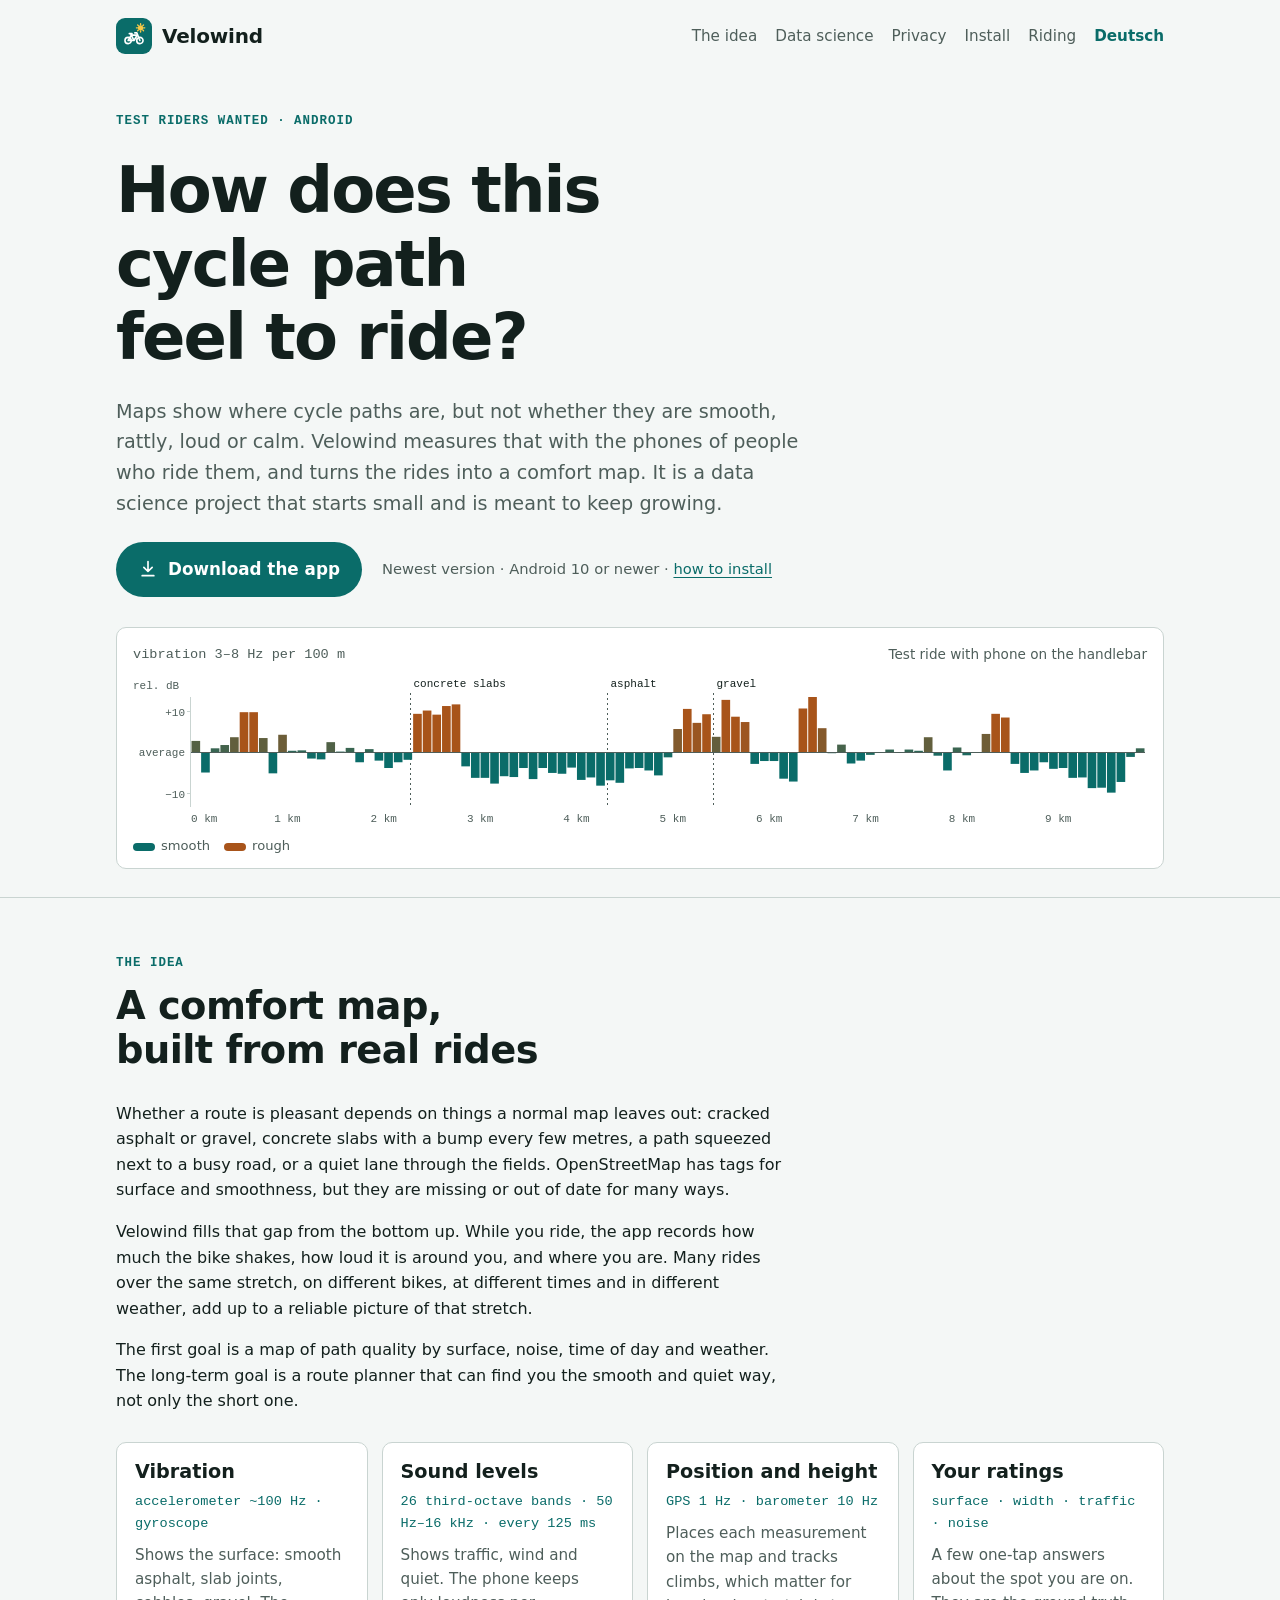
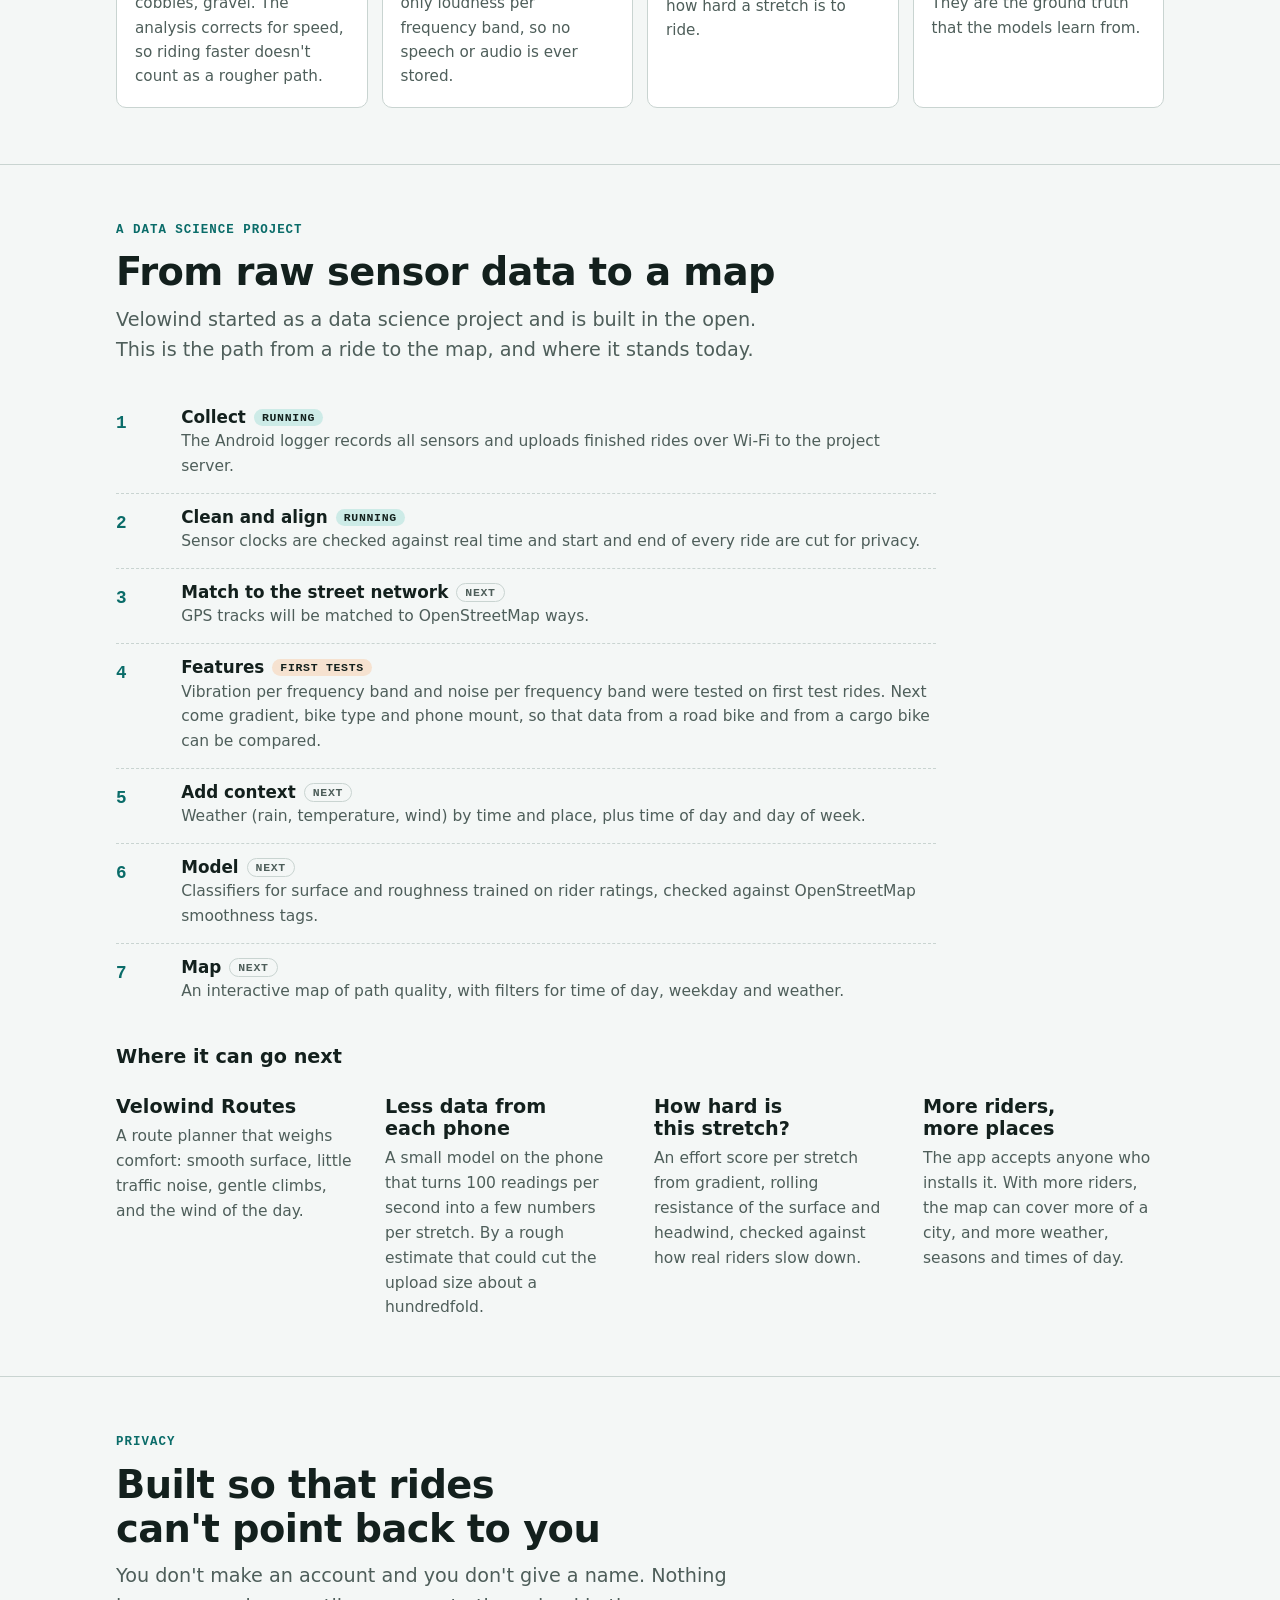
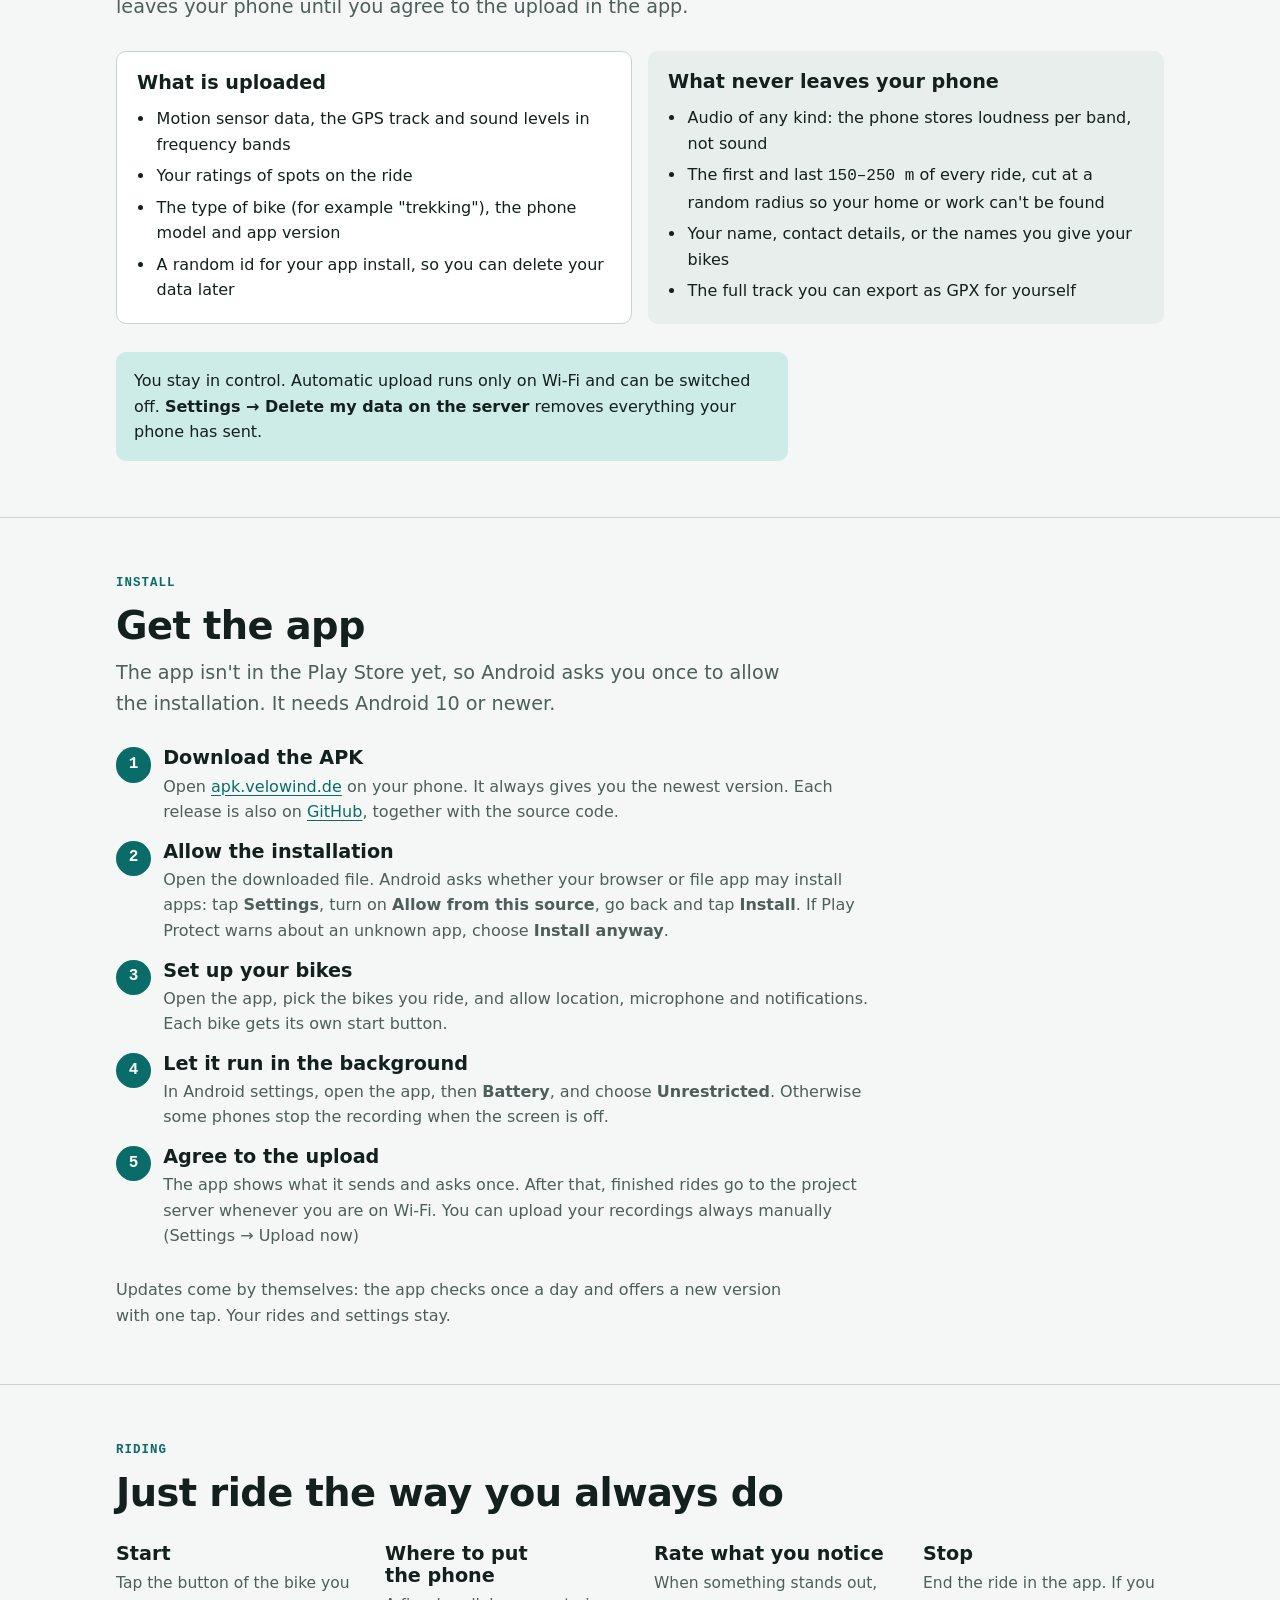
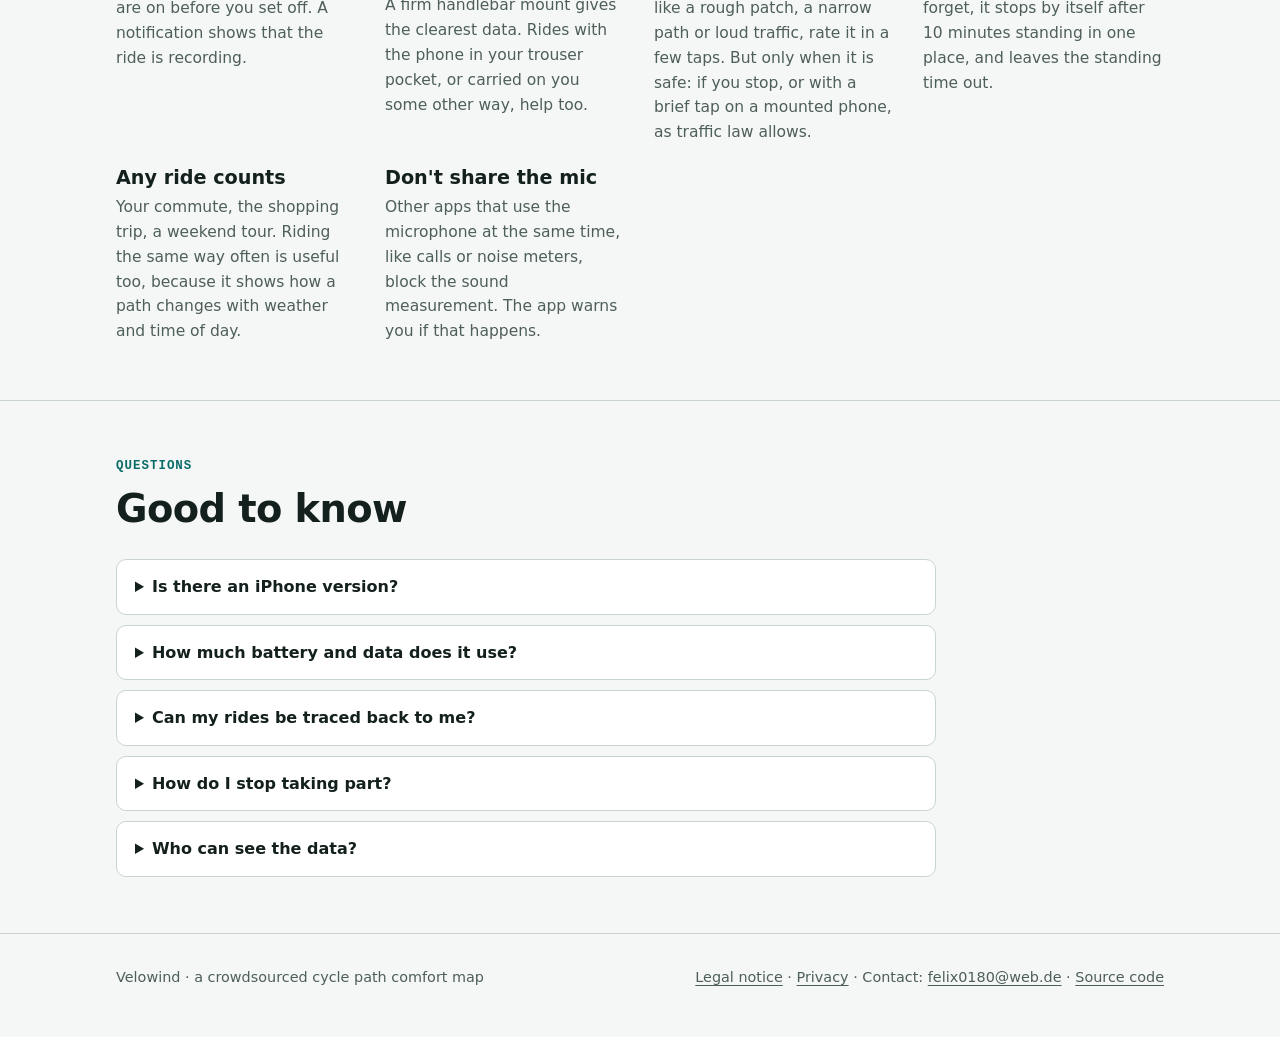
==== commit fac8ab25: "Update index.html" ====
--- a/website/index.html
+++ b/website/index.html
@@ -108,10 +108,10 @@
       </div>
 
       <ol class="pipeline">
-        <li><div><h3>Collect<span class="status done">running</span></h3><p>The Android logger records all sensors on one clock and uploads finished rides over Wi-Fi to the project server, which checks every upload before it enters the dataset.</p></div></li>
-        <li><div><h3>Clean and align<span class="status done">running</span></h3><p>Sensor clocks are checked against real time, start and end of every ride are cut for privacy, and standing time is removed.</p></div></li>
-        <li><div><h3>Match to the street network<span class="status next">next</span></h3><p>GPS tracks will be matched to OpenStreetMap ways, so measurements from many rides add up per stretch of path.</p></div></li>
-        <li><div><h3>Features<span class="status now">first tests</span></h3><p>Vibration per frequency band, corrected for speed, and noise per frequency band, tested on the first test rides. Next come gradient, and bike type and phone mount, so that a road bike and a cargo bike can be compared.</p></div></li>
+        <li><div><h3>Collect<span class="status done">running</span></h3><p>The Android logger records all sensors and uploads finished rides over Wi-Fi to the project server.</p></div></li>
+        <li><div><h3>Clean and align<span class="status done">running</span></h3><p>Sensor clocks are checked against real time and start and end of every ride are cut for privacy.</p></div></li>
+        <li><div><h3>Match to the street network<span class="status next">next</span></h3><p>GPS tracks will be matched to OpenStreetMap ways.</p></div></li>
+        <li><div><h3>Features<span class="status now">first tests</span></h3><p>Vibration per frequency band and noise per frequency band were tested on first test rides. Next come gradient, bike type and phone mount, so that data from a road bike and from a cargo bike can be compared.</p></div></li>
         <li><div><h3>Add context<span class="status next">next</span></h3><p>Weather (rain, temperature, wind) by time and place, plus time of day and day of week.</p></div></li>
         <li><div><h3>Model<span class="status next">next</span></h3><p>Classifiers for surface and roughness trained on rider ratings, checked against OpenStreetMap smoothness tags.</p></div></li>
         <li><div><h3>Map<span class="status next">next</span></h3><p>An interactive map of path quality, with filters for time of day, weekday and weather.</p></div></li>
@@ -127,11 +127,11 @@
         </div>
         <div>
           <h3>Less data from each phone</h3>
-          <p>A small model on the phone that turns 100 readings per second into a few numbers per stretch. By a rough estimate that could cut the upload size about a hundredfold, and it keeps even less about the ride.</p>
+          <p>A small model on the phone that turns 100 readings per second into a few numbers per stretch. By a rough estimate that could cut the upload size about a hundredfold.</p>
         </div>
         <div>
           <h3>How hard is this stretch?</h3>
-          <p>A physics-based effort score per stretch from gradient, rolling resistance of the surface and headwind, checked against how real riders slow down.</p>
+          <p>An effort score per stretch from gradient, rolling resistance of the surface and headwind, checked against how real riders slow down.</p>
         </div>
         <div>
           <h3>More riders, more places</h3>
@@ -155,7 +155,7 @@
             <li>Motion sensor data, the GPS track and sound levels in frequency bands</li>
             <li>Your ratings of spots on the ride</li>
             <li>The type of bike (for example "trekking"), the phone model and app version</li>
-            <li>A random id for this app install, so you can delete your data later</li>
+            <li>A random id for your app install, so you can delete your data later</li>
           </ul>
         </div>
         <div class="panel no">
@@ -168,7 +168,7 @@
           </ul>
         </div>
       </div>
-      <p class="callout">You stay in control. Automatic upload runs only on Wi-Fi and can be switched off. <strong>Upload settings → Delete my data on the server</strong> removes everything your phone has sent. This website sets no cookies and loads nothing from other sites.</p>
+      <p class="callout">You stay in control. Automatic upload runs only on Wi-Fi and can be switched off. <strong>Settings → Delete my data on the server</strong> removes everything your phone has sent.</p>
     </div>
   </section>
 
@@ -184,7 +184,7 @@
         <li><div><h3>Allow the installation</h3><p>Open the downloaded file. Android asks whether your browser or file app may install apps: tap <strong>Settings</strong>, turn on <strong>Allow from this source</strong>, go back and tap <strong>Install</strong>. If Play Protect warns about an unknown app, choose <strong>Install anyway</strong>.</p></div></li>
         <li><div><h3>Set up your bikes</h3><p>Open the app, pick the bikes you ride, and allow location, microphone and notifications. Each bike gets its own start button.</p></div></li>
         <li><div><h3>Let it run in the background</h3><p>In Android settings, open the app, then <strong>Battery</strong>, and choose <strong>Unrestricted</strong>. Otherwise some phones stop the recording when the screen is off.</p></div></li>
-        <li><div><h3>Agree to the upload</h3><p>The app shows what it sends and asks once. After that, finished rides go to the project server whenever you are on Wi-Fi.</p></div></li>
+        <li><div><h3>Agree to the upload</h3><p>The app shows what it sends and asks once. After that, finished rides go to the project server whenever you are on Wi-Fi. You can upload your recordings always manually (Settings &rarr; Upload now)</p></div></li>
       </ol>
       <p class="prose" style="color: var(--muted)">Updates come by themselves: the app checks once a day and offers a new version with one tap. Your rides and settings stay.</p>
     </div>
@@ -207,7 +207,7 @@
         </div>
         <div>
           <h3>Rate what you notice</h3>
-          <p>When something stands out, like a rough patch, a narrow path or loud traffic, rate it in a few taps. Only when it is safe: if you stop, or with a brief tap on a mounted phone, as traffic law allows.</p>
+          <p>When something stands out, like a rough patch, a narrow path or loud traffic, rate it in a few taps. But only when it is safe: if you stop, or with a brief tap on a mounted phone, as traffic law allows.</p>
         </div>
         <div>
           <h3>Stop</h3>
@@ -236,7 +236,7 @@
         <details><summary>How much battery and data does it use?</summary><p>Recording keeps GPS and the sensors on, similar to a sports tracking app. A 30-minute ride is a few megabytes and is uploaded only on Wi-Fi, unless you choose "Upload now" on mobile data.</p></details>
         <details><summary>Can my rides be traced back to me?</summary><p>Rides carry a random install id, never your name or phone number. Start and end are cut away before upload. Someone who already knows where you ride could still recognise a route, which is why the cut uses a different random radius for every ride.</p></details>
         <details><summary>How do I stop taking part?</summary><p>Turn off automatic upload in Upload settings, or use "Delete my data on the server" there and uninstall the app. Rides on your phone are removed with the app.</p></details>
-        <details><summary>Who can see the data?</summary><p>Uploaded rides are stored on the project's own server and used for this research project. They are not sold or shared with advertisers. Results like the comfort map will show stretches of path, combined over many rides.</p></details>
+        <details><summary>Who can see the data?</summary><p>Uploaded rides are stored on the project's own server and used for this research project. They are not sold or shared with advertisers.</p></details>
       </div>
     </div>
   </section>
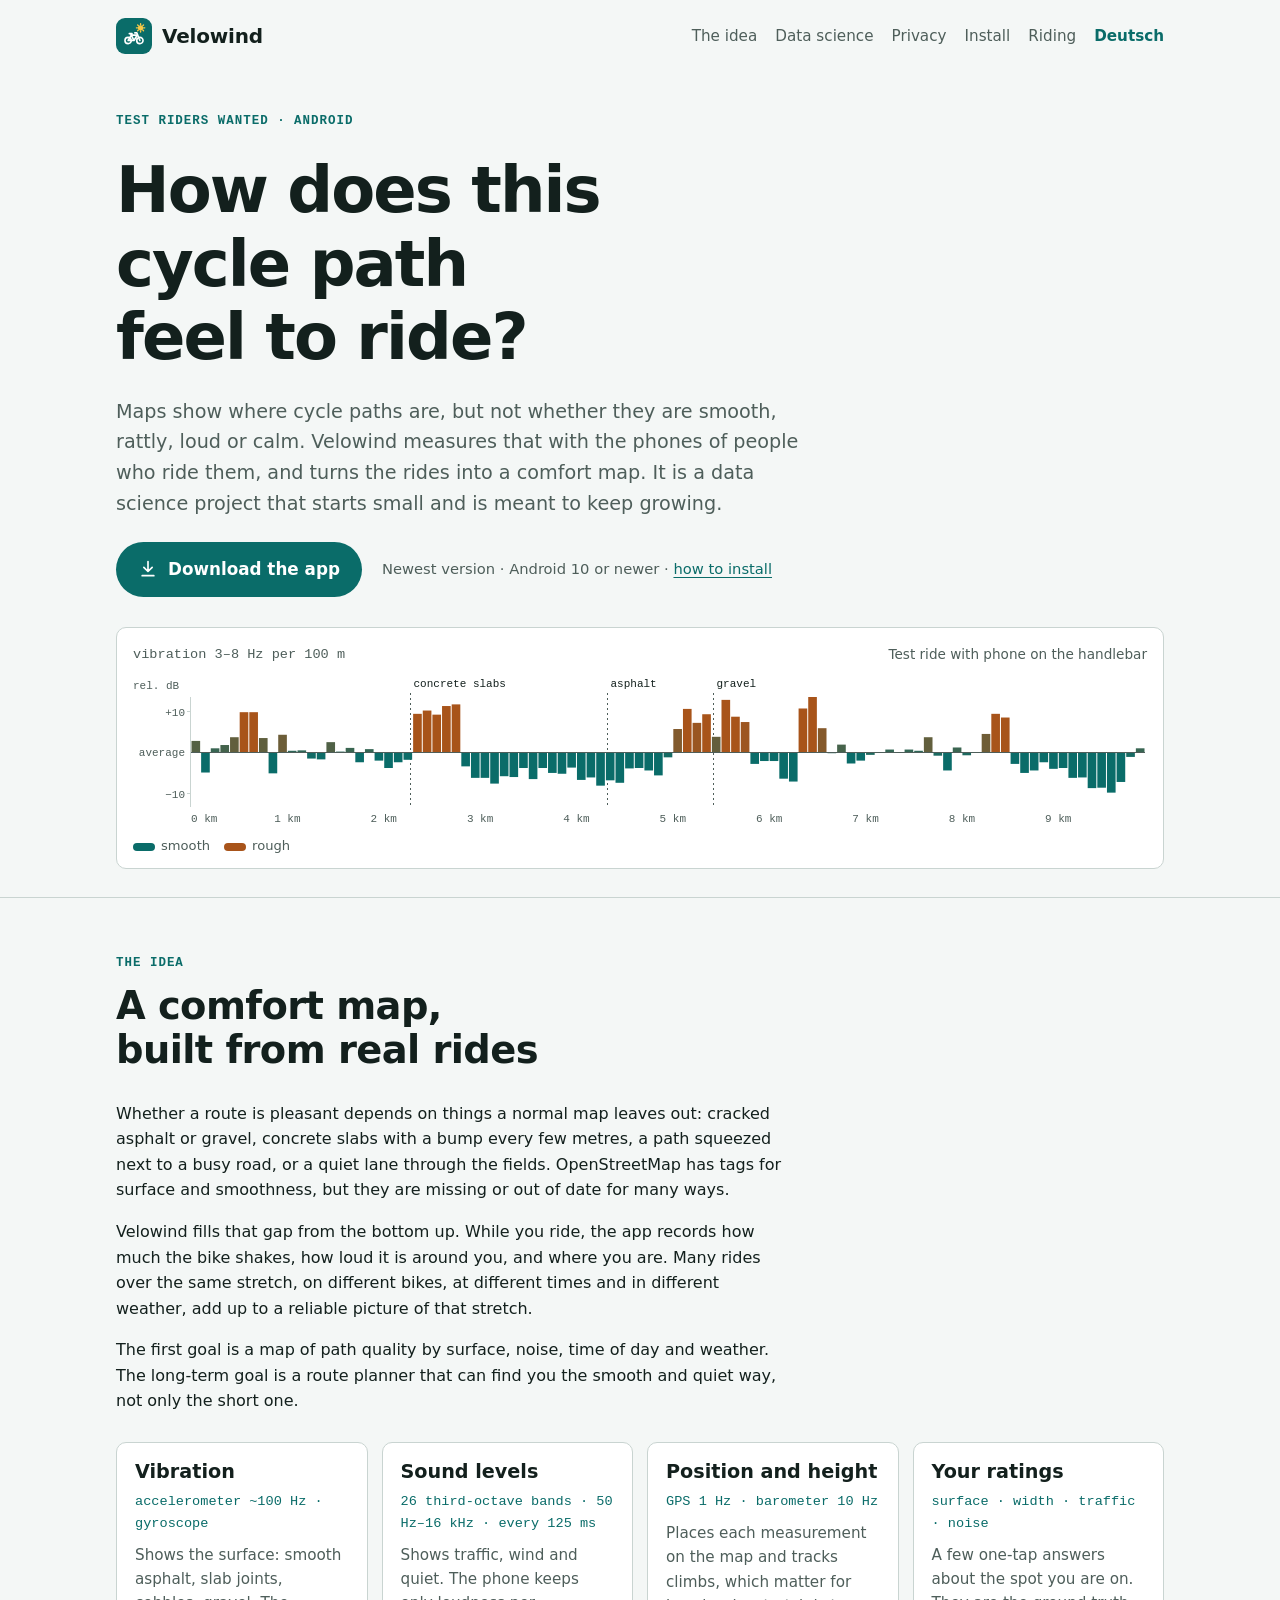
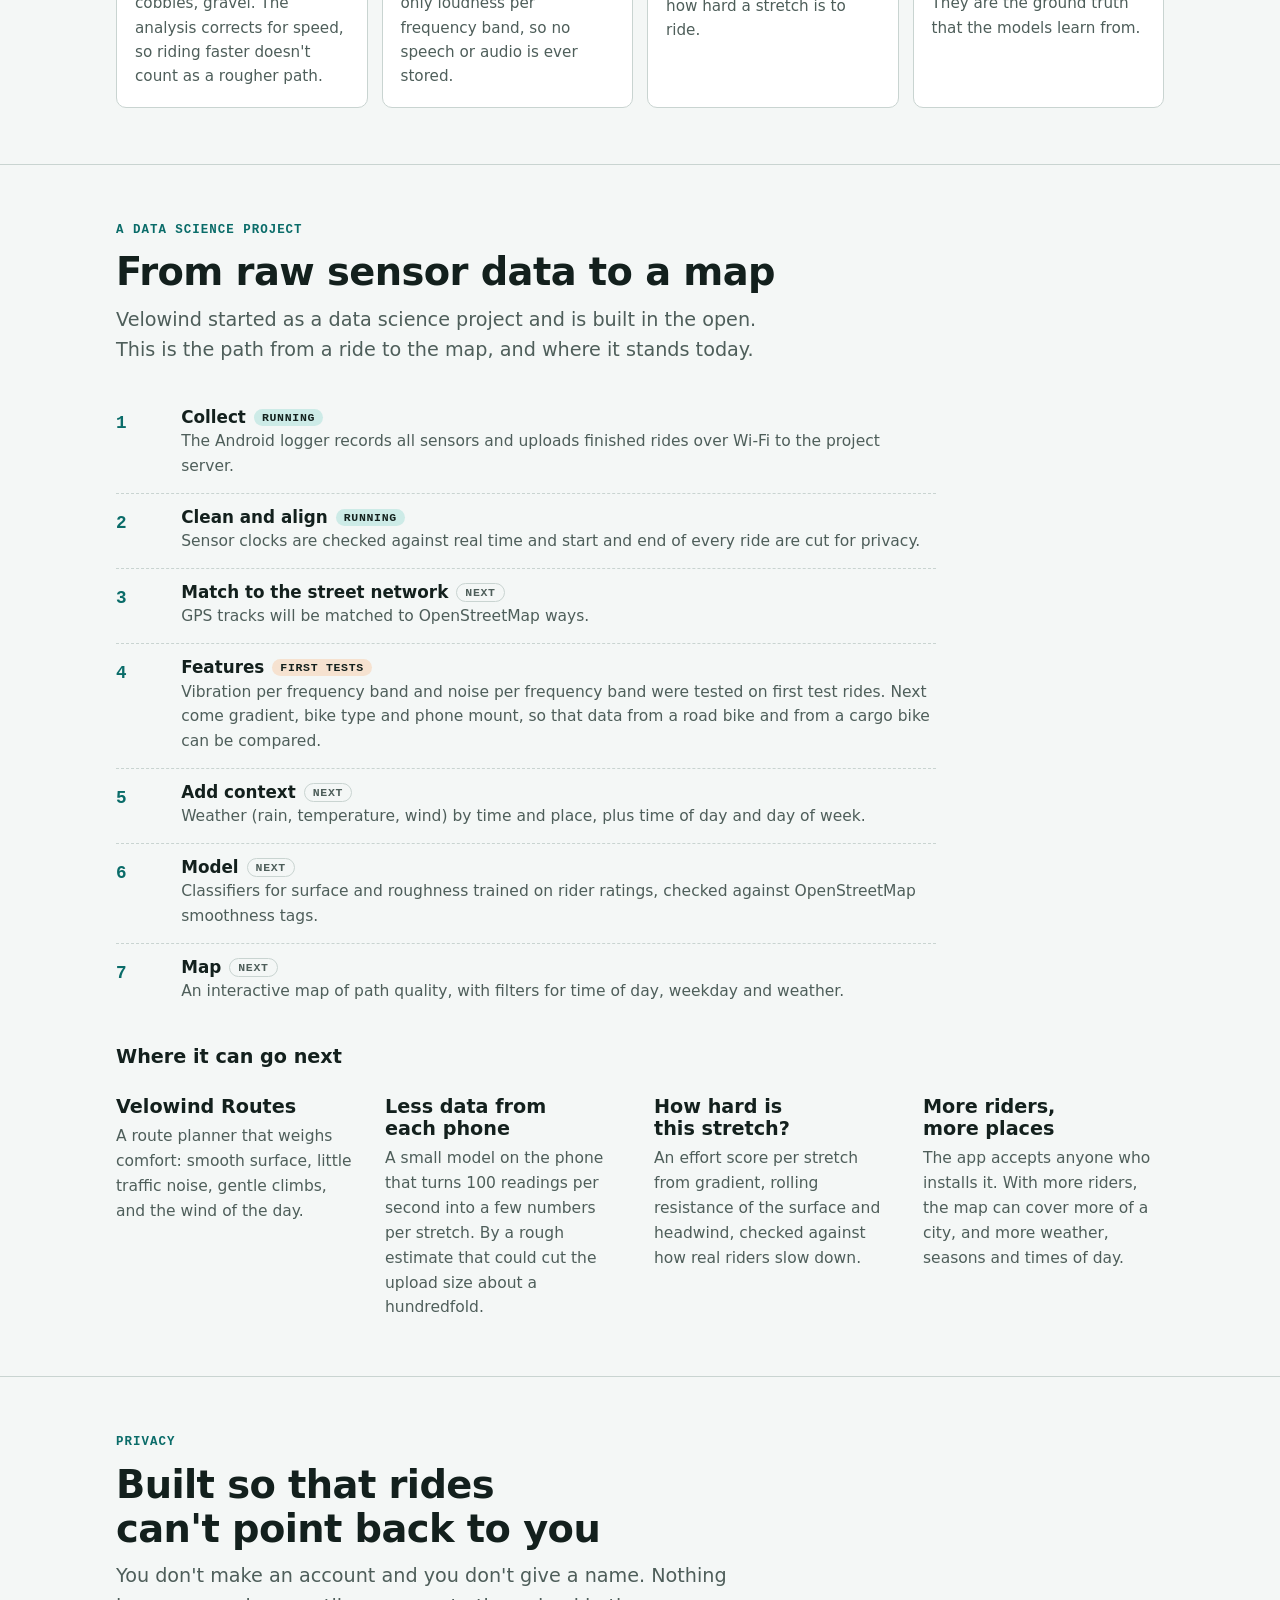
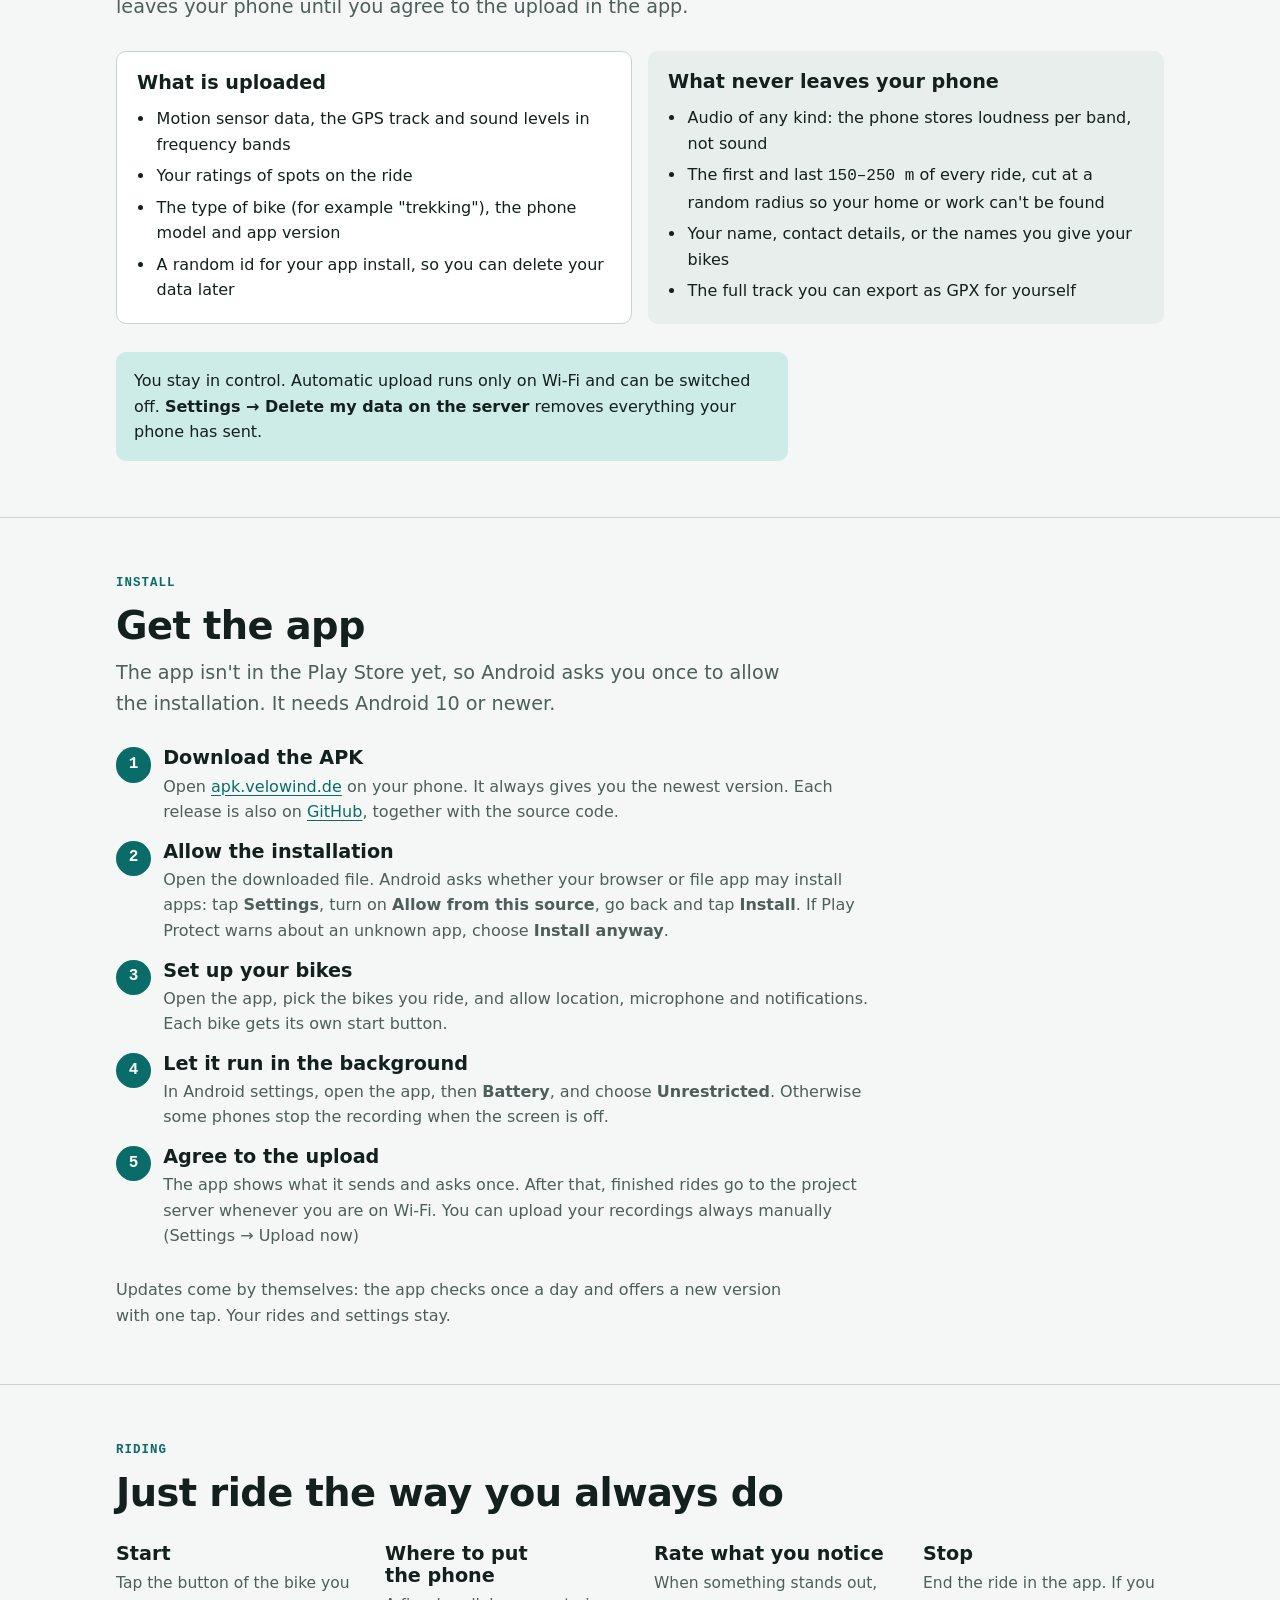
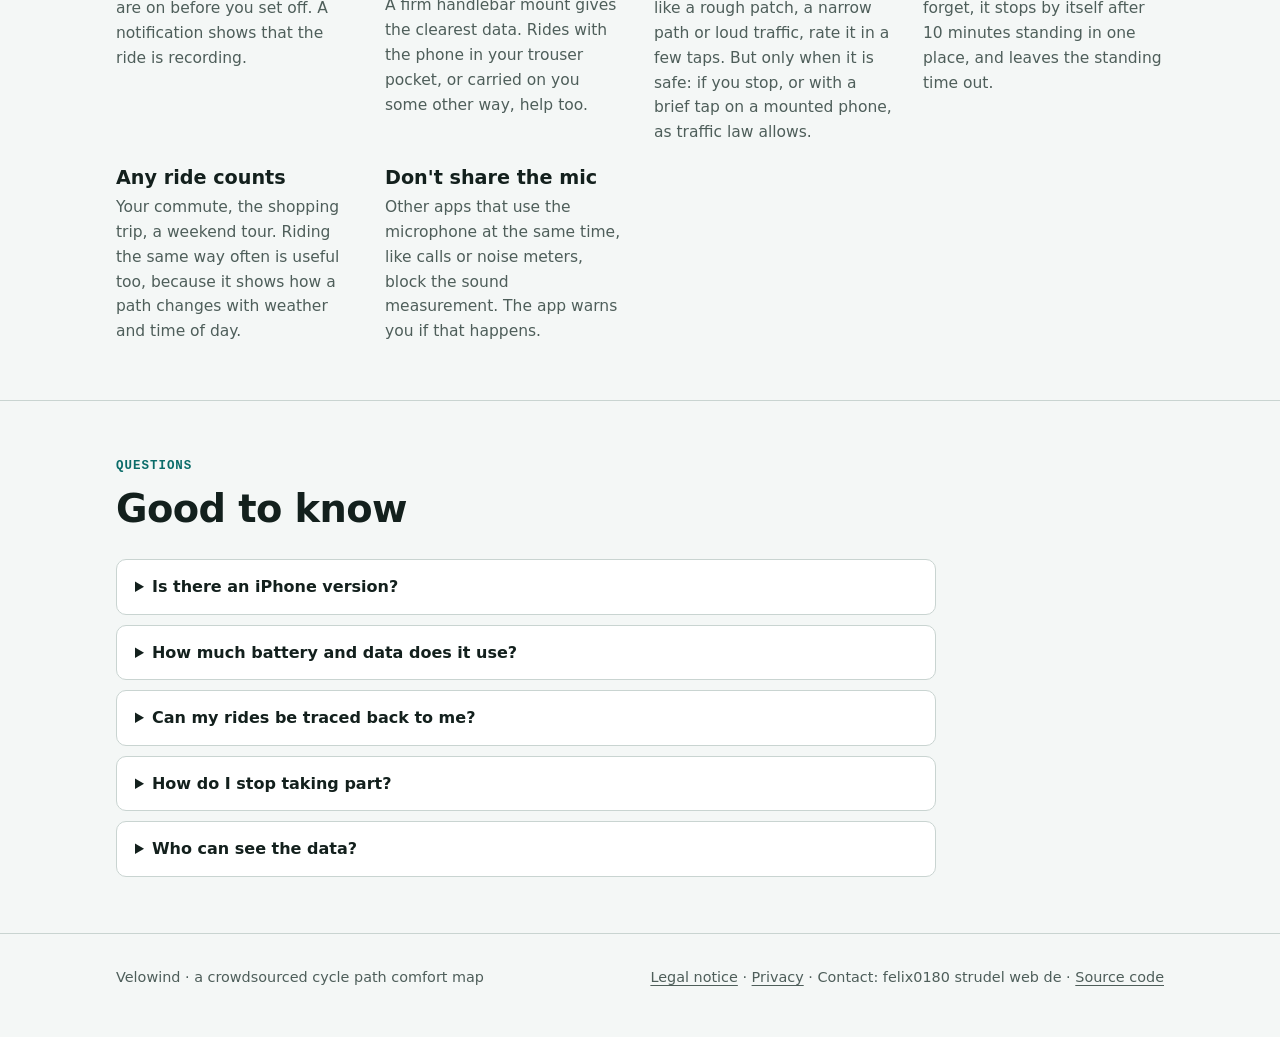
==== commit bb428da4: "Website: hosting provider, date, contact written out without @ Co-Authored-By: Claude Opus 5.5 <nore" ====
--- a/website/index.html
+++ b/website/index.html
@@ -245,7 +245,7 @@
 <footer>
   <div class="wrap">
     <span>Velowind · a crowdsourced cycle path comfort map</span>
-    <span><a href="imprint.html">Legal notice</a> · <a href="privacy.html">Privacy</a> · Contact: <span id="contact">felix0180 [at] web.de</span> · <a href="https://github.com/biofe/smartphone_sensor_logger">Source code</a></span>
+    <span><a href="imprint.html">Legal notice</a> · <a href="privacy.html">Privacy</a> · Contact: <span id="contact">felix0180 strudel web de</span> · <a href="https://github.com/biofe/smartphone_sensor_logger">Source code</a></span>
   </div>
 </footer>
 
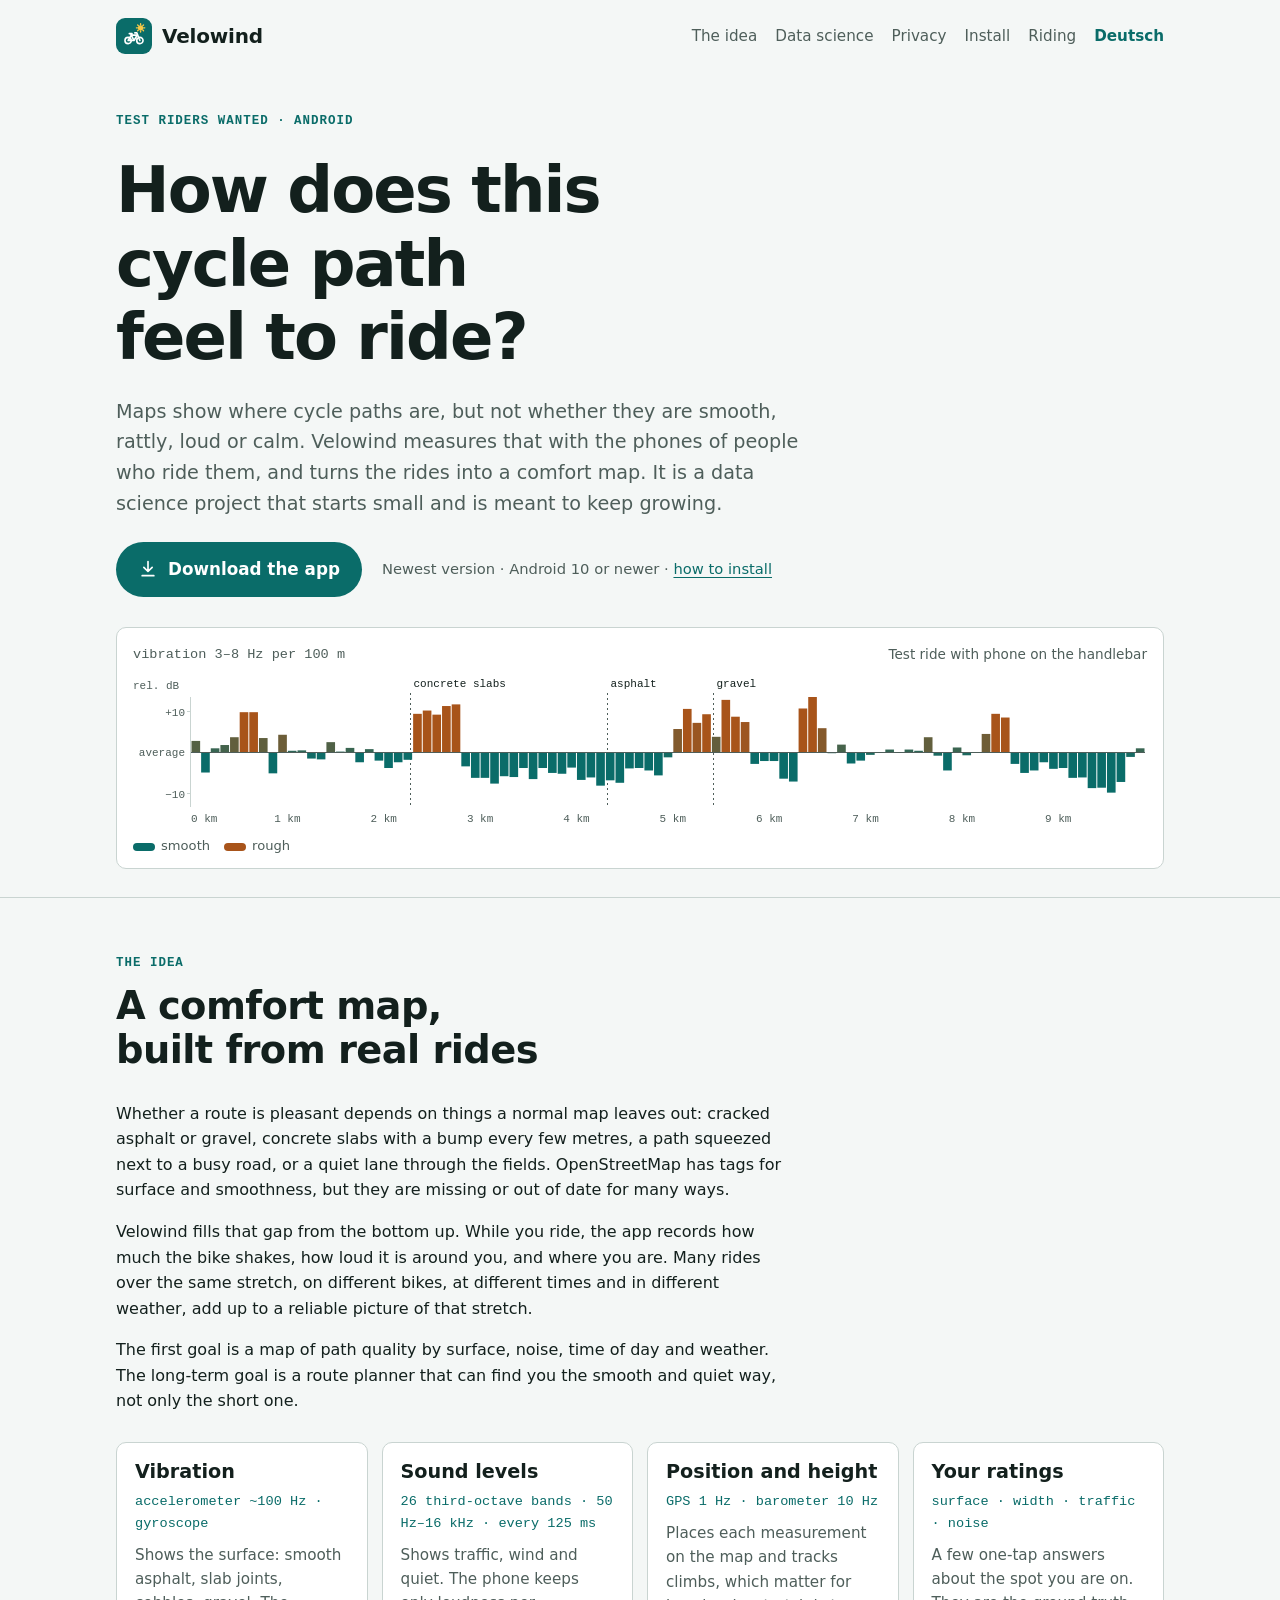
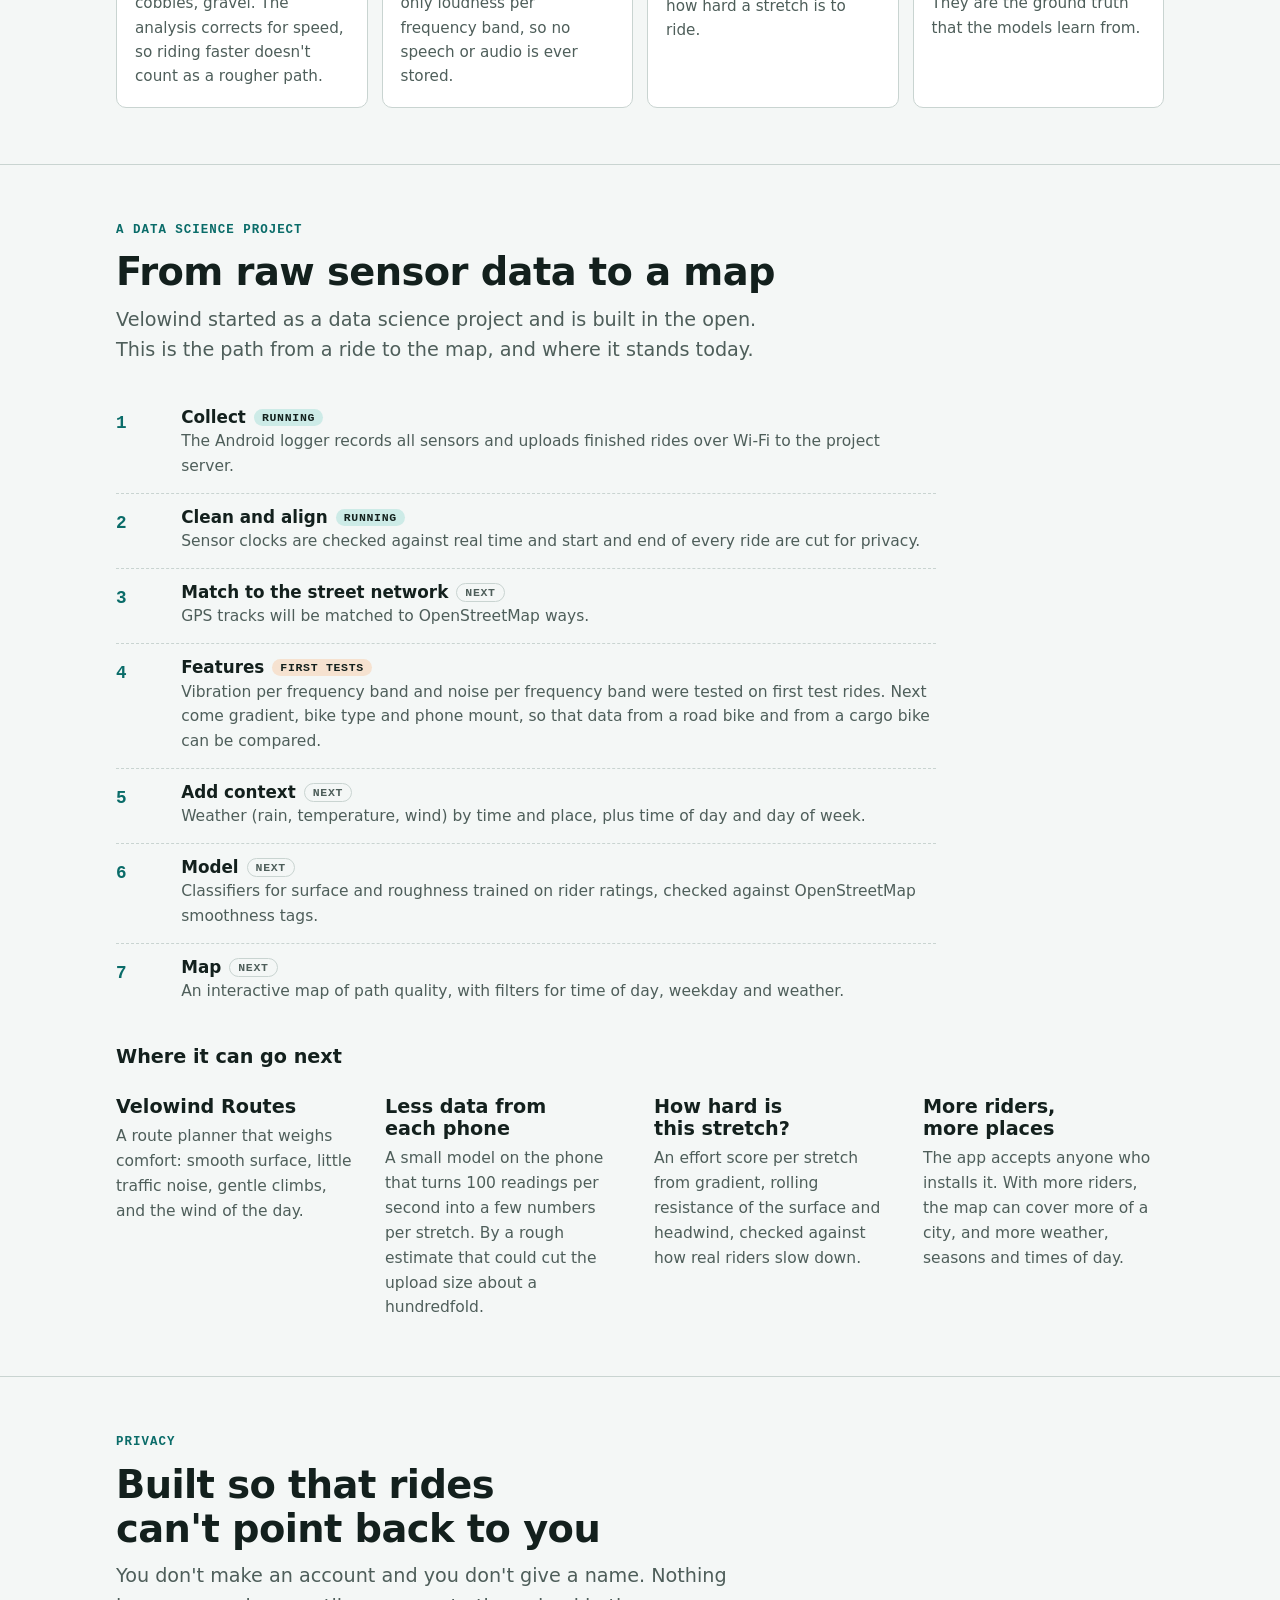
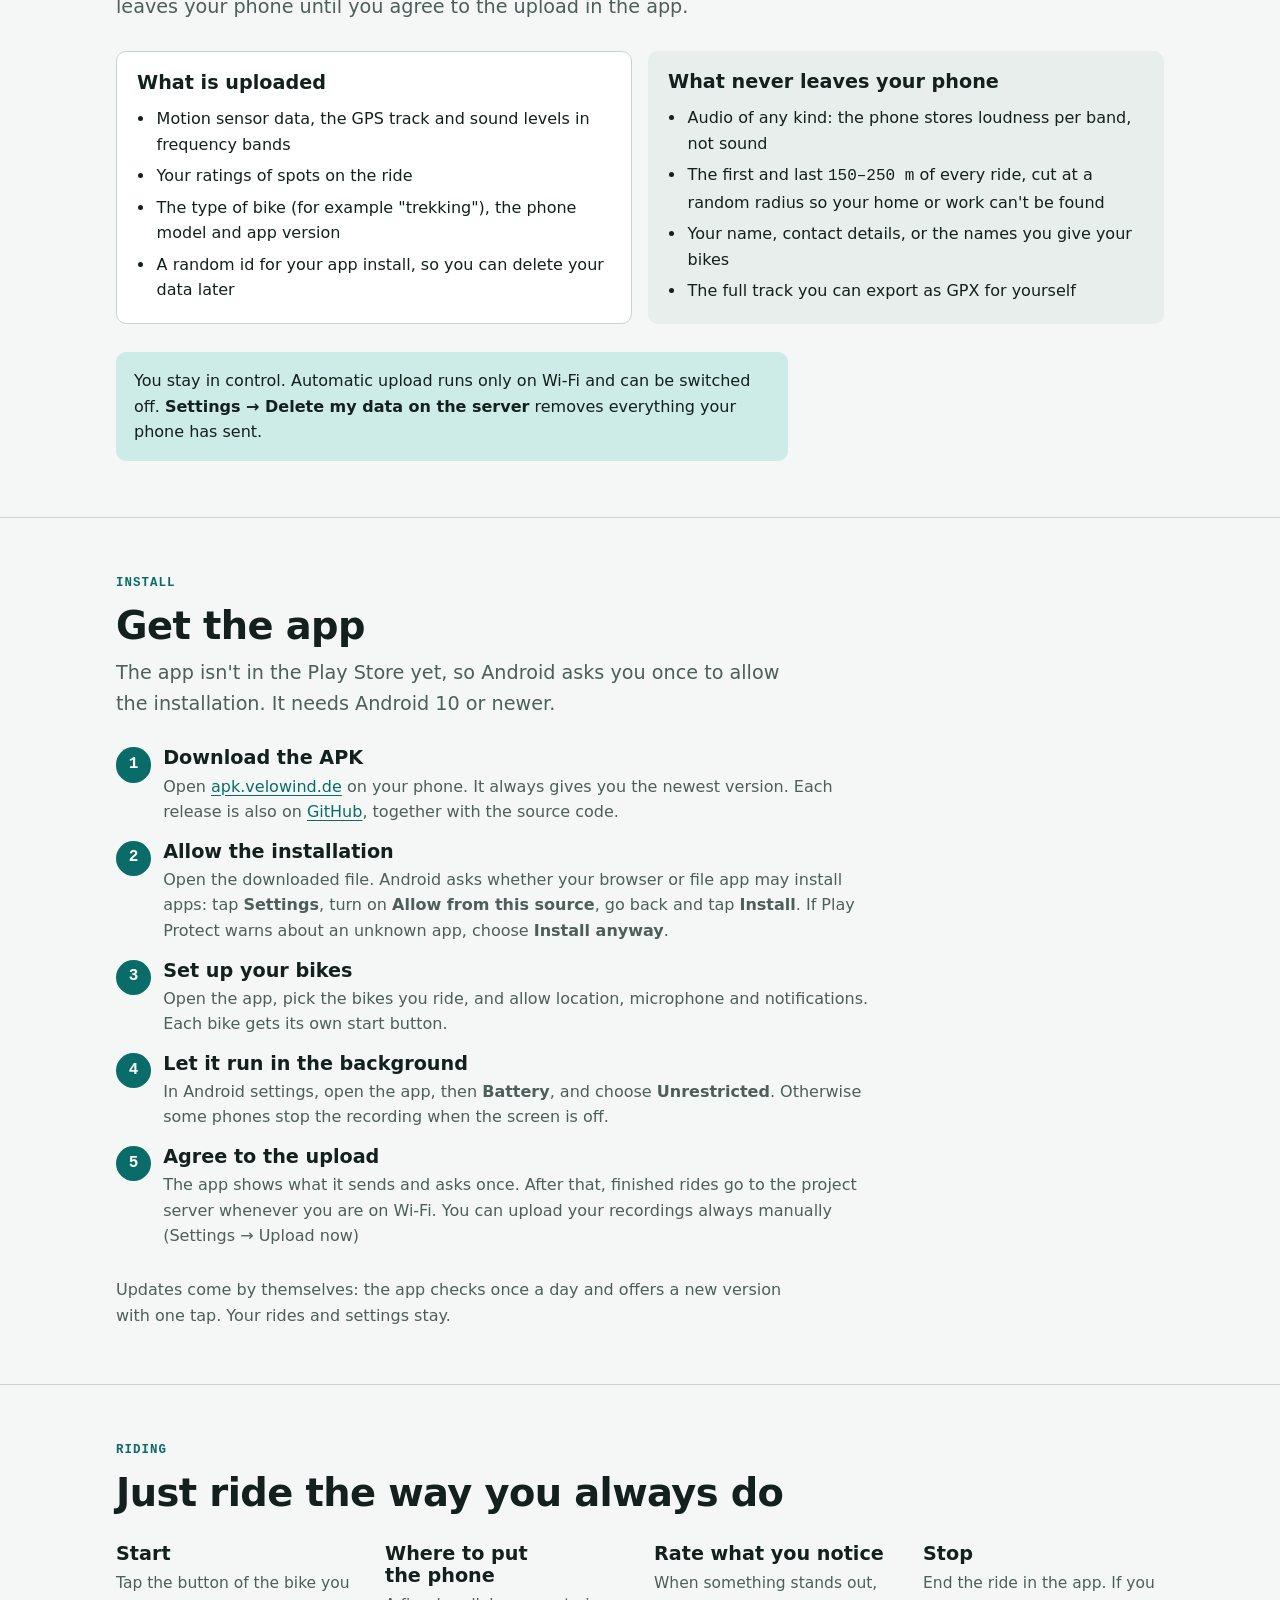
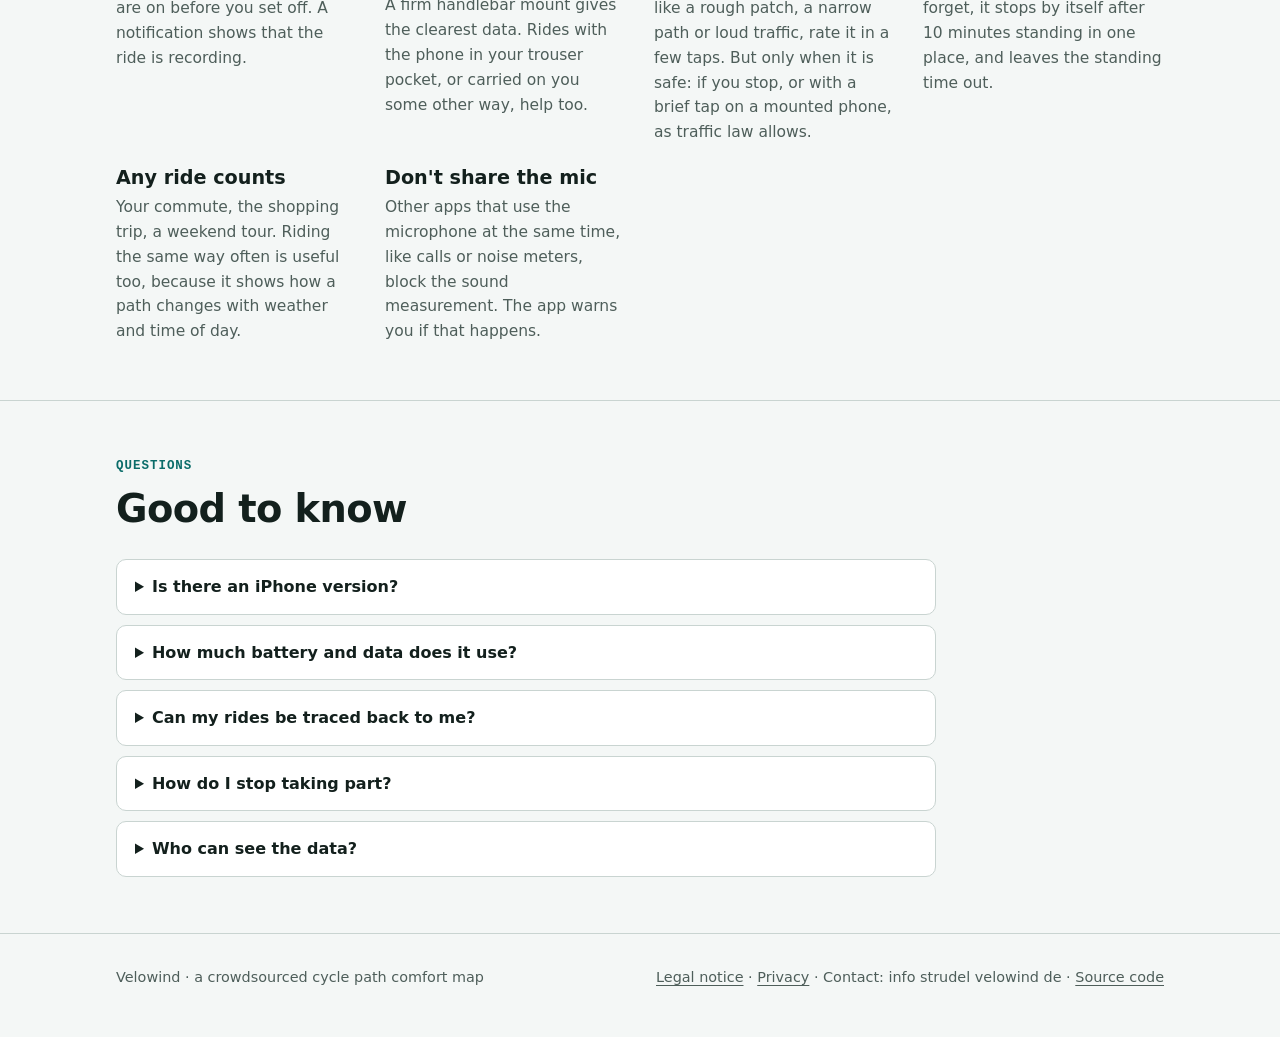
==== commit 99557967: "Website: contact address info strudel velowind de Co-Authored-By: Claude Opus 5.5 <noreply@anthropic" ====
--- a/website/index.html
+++ b/website/index.html
@@ -245,7 +245,7 @@
 <footer>
   <div class="wrap">
     <span>Velowind · a crowdsourced cycle path comfort map</span>
-    <span><a href="imprint.html">Legal notice</a> · <a href="privacy.html">Privacy</a> · Contact: <span id="contact">felix0180 strudel web de</span> · <a href="https://github.com/biofe/smartphone_sensor_logger">Source code</a></span>
+    <span><a href="imprint.html">Legal notice</a> · <a href="privacy.html">Privacy</a> · Contact: <span id="contact">info strudel velowind de</span> · <a href="https://github.com/biofe/smartphone_sensor_logger">Source code</a></span>
   </div>
 </footer>
 
